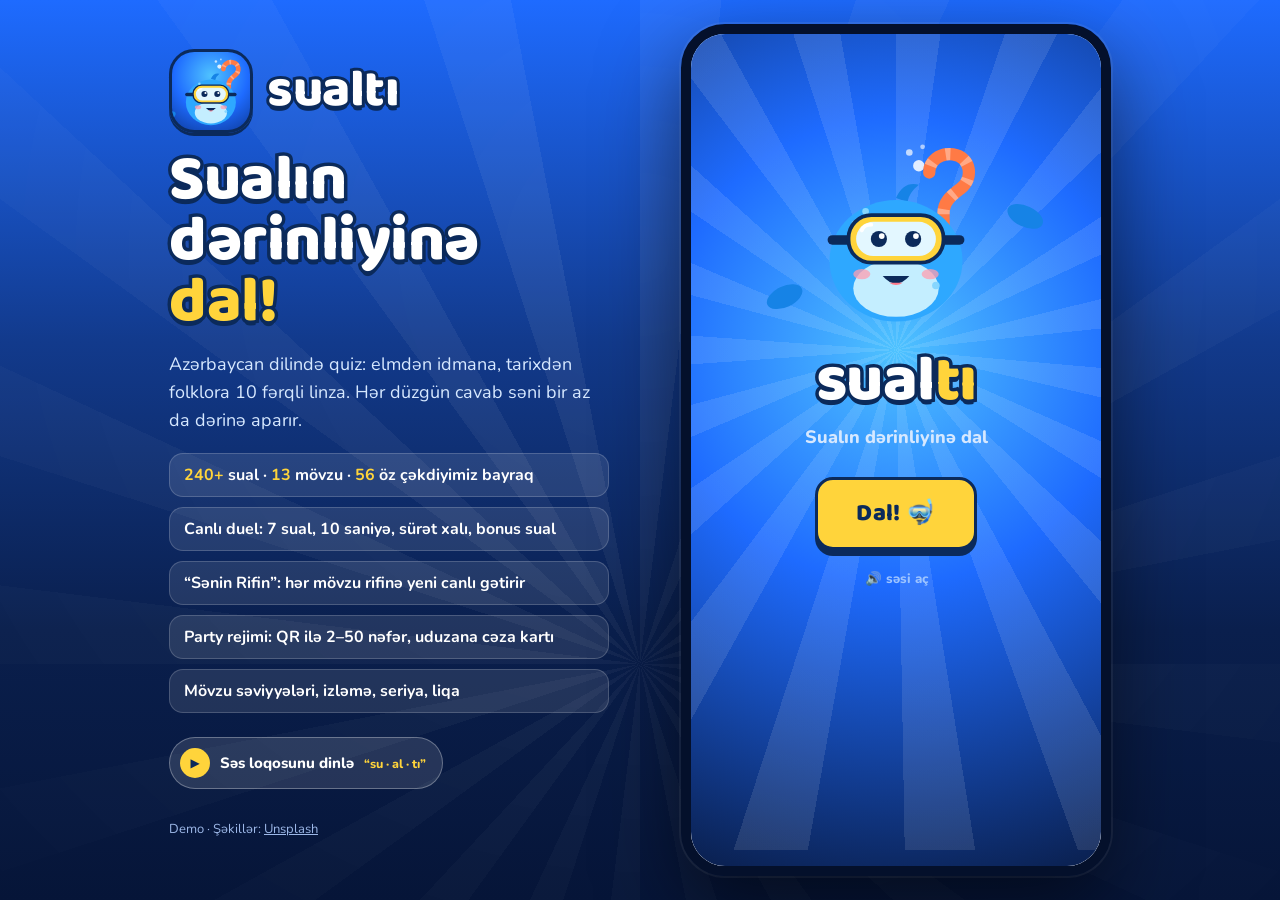
==== index.html @ 84d6a339 "Party: per-question right/wrong feedback for each player Co-Authored-By: Claude Opus 5.5 <noreply@an" ====
<!doctype html>
<html lang="az">
<head>
  <meta charset="utf-8">
  <meta name="viewport" content="width=device-width, initial-scale=1, viewport-fit=cover">
  <title>Sualtı</title>
  <meta name="theme-color" content="#0A1F4D">
  <link rel="icon" href="assets/logo-icon.svg">
  <link rel="preconnect" href="https://fonts.googleapis.com">
  <link rel="preconnect" href="https://fonts.gstatic.com" crossorigin>
  <link href="https://fonts.googleapis.com/css2?family=Baloo+2:wght@600;700;800&family=Nunito:wght@500;700;800;900&display=swap" rel="stylesheet">
  <link rel="stylesheet" href="styles.css?v=20261108190705">
</head>
<body>
  <div class="ocean" aria-hidden="true">
    <div class="rays"></div>
    <div class="bubbles" id="bubbles"></div>
  </div>

  <main class="stage">
    <!-- Desktop: brend paneli -->
    <section class="brand-panel">
      <div class="brand-logo" id="brandLogo"></div>
      <h1 class="chunky big">Sualın<br>dərinliyinə<br><span class="yellow">dal!</span></h1>
      <p class="brand-sub">Azərbaycan dilində quiz: elmdən idmana, tarixdən folklora 10 fərqli linza. Hər düzgün cavab səni bir az da dərinə aparır.</p>
      <ul class="brand-points">
        <li><b>240+</b> sual · <b>13</b> mövzu · <b>56</b> öz çəkdiyimiz bayraq</li>
        <li>Canlı duel: 7 sual, 10 saniyə, sürət xalı, bonus sual</li>
        <li>“Sənin Rifin”: hər mövzu rifinə yeni canlı gətirir</li>
        <li>Party rejimi: QR ilə 2–50 nəfər, uduzana cəza kartı</li>
        <li>Mövzu səviyyələri, izləmə, seriya, liqa</li>
      </ul>
      <button class="sound-logo-btn" data-act="logo"><span class="play">▶</span> Səs loqosunu dinlə <small>“su · al · tı”</small></button>
      <p class="credit">Demo · Şəkillər: <a href="https://unsplash.com" target="_blank" rel="noopener">Unsplash</a></p>
    </section>

    <!-- Tətbiq -->
    <section class="phone">
      <div class="app" id="app">
        <header class="topbar" id="topbar"></header>
        <div class="view" id="view"></div>
        <nav class="tabbar" id="tabbar"></nav>
      </div>
      <div class="modal-layer" id="modal"></div>
      <div class="splash" id="splash"></div>
    </section>
  </main>

  <script src="questions.js?v=20261108190705"></script>
  <script src="mascot.js?v=20261108190705"></script>
  <script src="art.js?v=20261108190705"></script>
  <script src="countries.js?v=20261108190705"></script>
  <script src="sound.js?v=20261108190705"></script>
  <script src="app.js?v=20261108190705"></script>
  <script src="party.js?v=20261108190705"></script>
</body>
</html>
---- styles.css ----
:root {
  --abyss: #061538;
  --deep: #0A1F4D;
  --sea: #123A8C;
  --blue: #1E6BFF;
  --sky: #2EA8FF;
  --aqua: #2EC5F5;
  --foam: #E6F6FF;
  --navy: #0B2A5B;
  --yellow: #FFD43B;
  --yellow-d: #F0B400;
  --coral: #FF7A59;
  --green: #22C55E;
  --red: #FF4D6A;
  --card: #FFFFFF;
  --ink: #0B2A5B;
  --muted: #5B6B8C;
  --radius: 24px;
  --display: 'Baloo 2', 'Nunito', system-ui, sans-serif;
  --body: 'Nunito', system-ui, sans-serif;
}

* { box-sizing: border-box; }
html, body { margin: 0; height: 100%; }
body {
  font-family: var(--body);
  color: var(--ink);
  background: var(--abyss);
  -webkit-font-smoothing: antialiased;
  overflow: hidden;
}
button { font: inherit; color: inherit; border: 0; background: none; cursor: pointer; }
a { color: inherit; }

/* ── Okean fonu ── */
.ocean {
  position: fixed; inset: 0; z-index: 0; overflow: hidden;
  background: linear-gradient(180deg, #1E6BFF 0%, #123A8C 38%, #0A1F4D 70%, #061538 100%);
}
.rays {
  position: absolute; left: 50%; top: -40vh; width: 160vmax; height: 160vmax; margin-left: -80vmax;
  background: repeating-conic-gradient(from 0deg, rgba(255,255,255,.07) 0deg 7deg, transparent 7deg 18deg);
  mask-image: radial-gradient(circle at 50% 30%, #000 0%, transparent 55%);
  -webkit-mask-image: radial-gradient(circle at 50% 30%, #000 0%, transparent 55%);
  animation: spin 120s linear infinite;
}
.bubbles span {
  position: absolute; bottom: -40px; border-radius: 50%;
  background: radial-gradient(circle at 30% 30%, rgba(255,255,255,.9), rgba(255,255,255,.15) 60%, rgba(255,255,255,.05));
  border: 1px solid rgba(255,255,255,.35);
  animation: rise linear infinite;
}

/* ── Səhnə ── */
.stage {
  position: relative; z-index: 1; height: 100%;
  display: flex; align-items: center; justify-content: center; gap: 72px; padding: 24px;
}
.brand-panel { max-width: 440px; color: #fff; display: none; }
.brand-logo { display: flex; align-items: center; gap: 14px; margin-bottom: 18px; }
.brand-sub { font-size: 18px; line-height: 1.55; color: #D6E8FF; margin: 18px 0; }
.brand-points { list-style: none; padding: 0; margin: 0 0 24px; display: grid; gap: 10px; }
.brand-points li {
  background: rgba(255,255,255,.1); border: 1px solid rgba(255,255,255,.18);
  padding: 10px 14px; border-radius: 14px; font-weight: 700;
}
.brand-points b { color: var(--yellow); }
.credit { font-size: 13px; color: #9DB8E8; }

@media (min-width: 960px) { .brand-panel { display: block; } }

/* ── Telefon / tətbiq ── */
.phone { position: relative; width: 100%; max-width: 430px; height: 100%; }
@media (min-width: 520px) {
  .phone {
    height: min(880px, calc(100vh - 48px));
    border-radius: 44px; overflow: hidden;
    border: 10px solid #04102B;
    box-shadow: 0 30px 80px rgba(0,0,0,.5), 0 0 0 2px rgba(255,255,255,.08);
  }
}
.app {
  position: absolute; inset: 0; display: flex; flex-direction: column;
  background: linear-gradient(180deg, #DDF2FF 0%, #EEF8FF 30%, #F7FBFF 100%);
  overflow: hidden;
}

/* ── Üst panel ── */
.topbar {
  display: flex; align-items: center; justify-content: space-between;
  padding: 14px 16px 10px; gap: 10px; position: relative; z-index: 3;
}
.wordmark { display: flex; align-items: center; gap: 8px; }
.wordmark-text {
  font-family: var(--display); font-weight: 800; font-size: 28px; line-height: 1; color: var(--blue);
  letter-spacing: -.5px;
}
.wordmark-text .t2 { color: var(--navy); }
.pills { display: flex; gap: 8px; }
.pill {
  display: inline-flex; align-items: center; gap: 6px;
  background: #fff; border: 2.5px solid var(--navy); border-radius: 999px;
  padding: 4px 10px 4px 6px; font-weight: 900; font-size: 15px;
  box-shadow: 0 3px 0 var(--navy);
}
.pill .ico { width: 22px; height: 22px; display: inline-block; }
.pill.bump { animation: pop .5s ease; }

.logo-mark {
  display: inline-grid; place-items: center; border-radius: 30%;
  background: radial-gradient(circle at 50% 30%, #4FC3FF, #1E6BFF 55%, #0E3C9E);
  border: 3px solid var(--navy); box-shadow: 0 3px 0 var(--navy);
  overflow: hidden;
}
.logo-mark .mascot { width: 92%; height: 92%; margin-top: 8%; }

/* ── Görünüş ── */
.view {
  flex: 1; overflow-y: auto; overflow-x: hidden; padding: 4px 16px 24px;
  scrollbar-width: none;
}
.view::-webkit-scrollbar { display: none; }
.screen { animation: fadeUp .45s cubic-bezier(.2,.8,.2,1) both; }

/* ── Alt menyu ── */
.tabbar {
  display: grid; grid-template-columns: repeat(4, 1fr);
  background: #fff; border-top: 2px solid #D5E4F7;
  padding: 8px 8px calc(10px + env(safe-area-inset-bottom));
  position: relative; z-index: 3;
}
.tab {
  display: flex; flex-direction: column; align-items: center; gap: 2px;
  font-size: 12px; font-weight: 800; color: #8A9BB8; padding: 6px 0; border-radius: 14px;
  transition: color .2s, transform .2s;
}
.tab svg { width: 26px; height: 26px; }
.tab.active { color: var(--blue); }
.tab.active svg { animation: pop .4s ease; }
.tab:active { transform: scale(.92); }
.tabbar.hidden { display: none; }

/* ── Tipoqrafiya ── */
.chunky {
  font-family: var(--display); font-weight: 800; color: #fff; line-height: .95;
  -webkit-text-stroke: 7px var(--navy); paint-order: stroke fill;
  text-shadow: 0 5px 0 var(--navy);
  letter-spacing: -.5px; margin: 0;
}
.chunky.big { font-size: 64px; }
.chunky.mid { font-size: 34px; -webkit-text-stroke-width: 6px; }
.chunky.sm { font-size: 24px; -webkit-text-stroke-width: 5px; text-shadow: 0 3px 0 var(--navy); }
.yellow { color: var(--yellow); }
.h2 { font-family: var(--display); font-weight: 800; font-size: 22px; margin: 22px 2px 10px; display: flex; justify-content: space-between; align-items: baseline; }
.h2 small { font-family: var(--body); font-size: 13px; color: var(--blue); font-weight: 800; }
.muted { color: var(--muted); }

/* ── Düymələr ── */
.btn {
  display: inline-flex; align-items: center; justify-content: center; gap: 8px;
  font-family: var(--display); font-weight: 800; font-size: 20px; letter-spacing: .2px;
  padding: 12px 22px; border-radius: 18px;
  background: var(--yellow); color: var(--navy);
  border: 3px solid var(--navy); box-shadow: 0 6px 0 var(--navy);
  transition: transform .08s, box-shadow .08s;
}
.btn:active { transform: translateY(4px); box-shadow: 0 2px 0 var(--navy); }
.btn.blue { background: var(--blue); color: #fff; }
.btn.white { background: #fff; }
.btn.block { width: 100%; }
.btn.sm { font-size: 16px; padding: 8px 14px; border-radius: 14px; box-shadow: 0 4px 0 var(--navy); }
.btn.pulse { animation: pulse 1.8s ease-in-out infinite; }

/* ── Kartlar ── */
.card {
  background: var(--card); border: 3px solid var(--navy); border-radius: var(--radius);
  box-shadow: 0 6px 0 var(--navy); padding: 16px;
}

/* Dərinlik kartı */
.depth-card { display: flex; gap: 14px; align-items: center; margin-top: 4px; }
.depth-gauge {
  width: 58px; height: 58px; flex: none; border-radius: 50%;
  background: conic-gradient(var(--blue) var(--p), #DCEBFF 0);
  display: grid; place-items: center; border: 3px solid var(--navy);
}
.depth-gauge span {
  width: 40px; height: 40px; border-radius: 50%; background: #fff; display: grid; place-items: center;
  font-family: var(--display); font-weight: 800; font-size: 13px;
}
.depth-meta { flex: 1; min-width: 0; }
.depth-meta b { font-family: var(--display); font-size: 19px; display: block; line-height: 1.1; }
.depth-meta .bar { height: 12px; border-radius: 99px; background: #E3EEFB; margin-top: 8px; overflow: hidden; border: 2px solid var(--navy); }
.depth-meta .bar i { display: block; height: 100%; background: linear-gradient(90deg, var(--aqua), var(--blue)); border-radius: 99px; width: 0; transition: width 1.2s cubic-bezier(.2,.8,.2,1); }
.depth-meta small { font-size: 12.5px; color: var(--muted); font-weight: 700; }

/* Hero (günün dalışı) */
.hero {
  position: relative; margin-top: 18px; border-radius: 28px; overflow: hidden;
  border: 3px solid var(--navy); box-shadow: 0 7px 0 var(--navy);
  min-height: 230px; padding: 18px; display: flex; flex-direction: column; justify-content: flex-end;
  background-size: cover; background-position: center;
}
.hero::before {
  content: ''; position: absolute; inset: 0;
  background: linear-gradient(180deg, rgba(10,31,77,0) 20%, rgba(10,31,77,.85) 100%);
}
.hero > * { position: relative; }
.hero .tag {
  align-self: flex-start; background: var(--coral); color: #fff; font-weight: 900; font-size: 12px;
  padding: 4px 10px; border-radius: 99px; border: 2px solid var(--navy); margin-bottom: 8px;
  text-transform: uppercase; letter-spacing: .6px;
}
.hero .hero-mascot { position: absolute; right: -6px; top: 6px; width: 132px; }
.hero p { color: #E4F1FF; margin: 8px 0 14px; font-weight: 700; font-size: 14px; }

/* Linza plitələri */
.tiles { display: grid; grid-template-columns: 1fr 1fr; gap: 14px; }
.tile {
  position: relative; aspect-ratio: 1 / 1; border-radius: 26px; overflow: hidden;
  background-size: cover; background-position: center;
  border: 3px solid var(--navy); box-shadow: 0 6px 0 var(--navy);
  display: flex; align-items: flex-end; padding: 12px; text-align: left;
  animation: tileIn .5s cubic-bezier(.2,.9,.3,1.3) both;
  transition: transform .15s;
}
.tile:active { transform: scale(.96); }
.tile::before {
  content: ''; position: absolute; inset: 0;
  background: linear-gradient(180deg, transparent 35%, var(--c) 100%); opacity: .95;
}
.tile .chunky { position: relative; font-size: 22px; -webkit-text-stroke-width: 5px; text-shadow: 0 3px 0 var(--navy); }
.tile .count {
  position: absolute; top: 10px; right: 10px; background: #fff; border: 2px solid var(--navy);
  font-weight: 900; font-size: 12px; padding: 2px 8px; border-radius: 99px;
}
.scroller { display: flex; gap: 12px; overflow-x: auto; padding: 2px 2px 10px; margin: 0 -16px; padding-left: 16px; scrollbar-width: none; }
.scroller::-webkit-scrollbar { display: none; }
.scroller .tile { width: 132px; flex: none; }

/* Duel / teaser */
.row-card { display: flex; align-items: center; gap: 12px; margin-top: 16px; }
.avatar {
  width: 46px; height: 46px; border-radius: 50%; flex: none; display: grid; place-items: center;
  font-family: var(--display); font-weight: 800; color: #fff; font-size: 18px;
  border: 3px solid var(--navy);
}
.row-card .grow { flex: 1; min-width: 0; }
.row-card b { display: block; font-family: var(--display); font-size: 17px; line-height: 1.15; }
.row-card small { color: var(--muted); font-weight: 700; font-size: 13px; }
.teaser { background: var(--navy); color: #fff; }
.teaser .big-pct { font-family: var(--display); font-weight: 800; font-size: 40px; color: var(--yellow); line-height: 1; }

/* ── Quiz ── */
.quiz-top { display: flex; align-items: center; gap: 10px; margin: 2px 0 12px; }
.icon-btn {
  width: 42px; height: 42px; border-radius: 14px; background: #fff; border: 3px solid var(--navy);
  box-shadow: 0 3px 0 var(--navy); display: grid; place-items: center; flex: none;
}
.icon-btn svg { width: 20px; height: 20px; }
.progress-dots { display: flex; gap: 6px; flex: 1; }
.progress-dots i {
  flex: 1; height: 10px; border-radius: 99px; background: #D7E5F7; border: 2px solid var(--navy);
}
.qprog { flex: 1; display: flex; align-items: center; gap: 10px; }
.qprog-bar { flex: 1; height: 16px; border-radius: 99px; background: #fff; border: 3px solid var(--navy); overflow: hidden; }
.qprog-bar i { display: block; height: 100%; background: var(--yellow); border-radius: 99px; transition: width .5s cubic-bezier(.2,.8,.2,1); }
.qprog b { font-family: var(--display); font-size: 18px; min-width: 48px; text-align: right; }
.progress-dots i.done { background: var(--green); }
.progress-dots i.miss { background: var(--red); }
.progress-dots i.cur { background: var(--yellow); animation: pulse 1.2s infinite; }

.oxygen { display: flex; align-items: center; gap: 8px; margin-bottom: 14px; }
.oxygen .ox-ico { width: 28px; height: 28px; flex: none; }
.oxygen .ox-bar { flex: 1; height: 16px; border-radius: 99px; background: #fff; border: 3px solid var(--navy); overflow: hidden; }
.oxygen .ox-bar i { display: block; height: 100%; width: 100%; background: linear-gradient(90deg, var(--aqua), var(--sky)); transform-origin: left; }
.oxygen.low .ox-bar i { background: var(--red); }
.oxygen b { font-family: var(--display); font-size: 18px; width: 30px; text-align: right; }

.q-card { position: relative; padding: 18px 16px 18px; overflow: visible; }
.q-lens {
  display: inline-flex; align-items: center; gap: 6px; font-weight: 900; font-size: 12px; text-transform: uppercase; letter-spacing: .6px;
  color: #fff; background: var(--c); border: 2px solid var(--navy); border-radius: 99px; padding: 3px 10px;
}
.q-kind { font-size: 12px; font-weight: 900; color: var(--muted); margin-left: 6px; text-transform: uppercase; letter-spacing: .6px; }
.q-text { font-family: var(--display); font-weight: 700; font-size: 23px; line-height: 1.22; margin: 12px 0 2px; }
.q-mascot { position: absolute; right: -10px; top: -58px; width: 86px; }

.opts { display: grid; gap: 12px; margin-top: 18px; }
.opt {
  position: relative; display: flex; align-items: center; gap: 12px; text-align: left;
  background: #fff; border: 3px solid var(--navy); border-radius: 18px; box-shadow: 0 5px 0 var(--navy);
  padding: 13px 14px; font-weight: 800; font-size: 17px; min-height: 58px;
  animation: fadeUp .4s both; transition: transform .08s, box-shadow .08s, background .2s;
  overflow: hidden;
}
.opt:active:not([disabled]) { transform: translateY(3px); box-shadow: 0 2px 0 var(--navy); }
.opt .key {
  width: 32px; height: 32px; border-radius: 10px; flex: none; display: grid; place-items: center;
  background: #E8F1FF; border: 2px solid var(--navy); font-family: var(--display); font-size: 16px;
}
.opt .lbl { position: relative; z-index: 1; flex: 1; }
.opt .pct-fill { position: absolute; left: 0; top: 0; bottom: 0; width: 0; background: #D7ECFF; transition: width .9s cubic-bezier(.2,.8,.2,1); }
.opt .pct { position: relative; z-index: 1; font-family: var(--display); font-weight: 800; font-size: 18px; opacity: 0; transition: opacity .4s .3s; }
.opt.show-pct .pct { opacity: 1; }
.opt.mine { border-color: var(--blue); }
.opt.mine .pct-fill { background: #BFE0FF; }
.opt.mine .key { background: var(--blue); color: #fff; }
.opt.correct { background: #DDF8E7; animation: pop .45s ease; }
.opt.correct .key { background: var(--green); color: #fff; }
.opt.wrong { background: #FFE1E6; animation: shake .45s ease; }
.opt.wrong .key { background: var(--red); color: #fff; }
.opt[disabled] { cursor: default; }
.opt.dim { opacity: .55; }

.estimate { margin-top: 18px; }
.estimate .val { font-family: var(--display); font-weight: 800; font-size: 44px; text-align: center; color: var(--blue); line-height: 1; }
.estimate .val small { font-size: 20px; color: var(--muted); }
.estimate input[type=range] { width: 100%; margin: 18px 0 8px; accent-color: var(--blue); height: 28px; }
.estimate .scale { display: flex; justify-content: space-between; font-weight: 800; font-size: 12px; color: var(--muted); }

.feedback {
  margin-top: 16px; border-radius: 20px; padding: 14px 16px; border: 3px solid var(--navy);
  animation: slideUp .4s cubic-bezier(.2,.8,.2,1) both;
}
.feedback.ok { background: #DDF8E7; }
.feedback.no { background: #FFE9EC; }
.feedback.view { background: #E6F1FF; }
.feedback h4 { margin: 0 0 4px; font-family: var(--display); font-size: 21px; }
.feedback p { margin: 0 0 12px; font-weight: 700; font-size: 15px; line-height: 1.45; }

/* Partlayış qabarcıqları */
.burst { position: absolute; pointer-events: none; z-index: 50; }
.burst i {
  position: absolute; width: 12px; height: 12px; border-radius: 50%;
  background: radial-gradient(circle at 30% 30%, #fff, var(--aqua));
  border: 1.5px solid rgba(11,42,91,.4);
  animation: burst .8s ease-out forwards;
}
.float-num {
  position: absolute; z-index: 60; font-family: var(--display); font-weight: 800; font-size: 26px; color: var(--yellow);
  -webkit-text-stroke: 5px var(--navy); paint-order: stroke fill; pointer-events: none;
  animation: floatUp 1s ease-out forwards;
}

/* ── Nəticə ── */
.result { text-align: center; padding-top: 6px; }
.result .sun {
  position: relative; width: 230px; height: 230px; margin: 0 auto;
  display: grid; place-items: center;
}
.result .sun::before {
  content: ''; position: absolute; inset: -30px; border-radius: 50%;
  background: repeating-conic-gradient(rgba(30,107,255,.16) 0 10deg, transparent 10deg 22deg);
  animation: spin 18s linear infinite;
}
.result .sun .mascot { width: 190px; position: relative; animation: jump 1.2s ease-in-out infinite; }
.stats { display: grid; grid-template-columns: repeat(3, 1fr); gap: 10px; margin: 18px 0; }
.stat { padding: 12px 6px; }
.stat b { display: block; font-family: var(--display); font-size: 26px; line-height: 1; color: var(--blue); white-space: nowrap; }
.stat small { font-weight: 800; color: var(--muted); font-size: 12px; }

/* ── Reytinq ── */
.seg { display: grid; grid-template-columns: 1fr 1fr; background: #fff; border: 3px solid var(--navy); border-radius: 16px; padding: 4px; gap: 4px; margin-bottom: 14px; }
.seg button { padding: 8px; border-radius: 11px; font-weight: 900; font-size: 14px; color: var(--muted); }
.seg button.on { background: var(--blue); color: #fff; }
.league-banner { display: flex; align-items: center; gap: 12px; background: #EEE9FF; border-color: var(--navy); }
.league-banner .timer { font-family: var(--display); font-weight: 800; font-size: 22px; color: #5B3FD6; letter-spacing: .5px; }
.podium { display: grid; grid-template-columns: 1fr 1.1fr 1fr; align-items: end; gap: 8px; margin: 26px 0 14px; }
.pod { text-align: center; }
.pod-av { animation: dropIn .6s cubic-bezier(.2,.9,.3,1.4) both; }
.pod .avatar { width: 62px; height: 62px; margin: 0 auto 6px; font-size: 22px; }
.pod.p1 .avatar { width: 78px; height: 78px; font-size: 28px; border-color: var(--yellow-d); box-shadow: 0 0 0 4px var(--yellow); }
.pod .crown { width: 34px; display: block; margin: 0 auto -6px; animation: float 2.4s ease-in-out infinite; }
.pod .nm { font-weight: 900; font-size: 13px; }
.pod .sc { font-weight: 900; font-size: 13px; color: var(--muted); display: inline-flex; gap: 4px; align-items: center; }
.pod .block {
  margin-top: 8px; border: 3px solid var(--navy); border-bottom: 0; border-radius: 16px 16px 0 0;
  display: grid; place-items: start center; padding-top: 10px;
  font-family: var(--display); font-weight: 800; font-size: 30px; color: #fff;
  -webkit-text-stroke: 5px var(--navy); paint-order: stroke fill;
  transform-origin: bottom; animation: grow .7s cubic-bezier(.2,.9,.3,1.2) both;
}
.pod.p1 .block { height: 110px; background: var(--yellow); }
.pod.p2 .block { height: 82px; background: #8B7BFF; }
.pod.p3 .block { height: 64px; background: var(--coral); }
.rank-list { padding: 4px 0; overflow: hidden; }
.rank-row {
  display: grid; grid-template-columns: 30px 40px 1fr auto; gap: 10px; align-items: center;
  padding: 9px 14px; font-weight: 800; animation: fadeUp .4s both;
}
.rank-row + .rank-row { border-top: 1.5px solid #E5EEF9; }
.rank-row .avatar { width: 38px; height: 38px; font-size: 15px; border-width: 2px; }
.rank-row .n { color: var(--muted); font-family: var(--display); font-size: 17px; }
.rank-row .city { display: block; font-size: 12px; color: var(--muted); font-weight: 700; }
.rank-row .s { display: inline-flex; gap: 4px; align-items: center; }
.rank-row.me { background: #FFF6CC; }
.zone { font-size: 12px; font-weight: 900; text-transform: uppercase; letter-spacing: .6px; padding: 6px 14px; color: var(--green); background: #E9FBEF; }
.zone.down { color: var(--red); background: #FFF0F2; }

/* ── Profil ── */
.profile-head { display: flex; gap: 14px; align-items: center; }
.profile-head .pm { width: 92px; height: 92px; }
.profile-head h3 { margin: 0; font-family: var(--display); font-size: 26px; line-height: 1; }
.radar-wrap { position: relative; }
.radar { width: 100%; height: auto; display: block; }
.radar .poly { transform-origin: 160px 160px; animation: radarIn 1s cubic-bezier(.2,.9,.3,1.2) both .2s; }
.badges { display: grid; grid-template-columns: repeat(4, 1fr); gap: 10px; }
.badge { text-align: center; font-size: 11.5px; font-weight: 800; color: var(--muted); }
.badge .b-ico {
  width: 64px; height: 64px; margin: 0 auto 6px; border-radius: 22px; display: grid; place-items: center;
  border: 3px solid var(--navy); box-shadow: 0 4px 0 var(--navy); animation: tileIn .5s both;
}
.badge.locked .b-ico { filter: grayscale(1); opacity: .45; }
.badge .b-ico svg { width: 36px; height: 36px; }

/* ── Modal (seriya) ── */
.modal-layer { position: absolute; inset: 0; z-index: 20; pointer-events: none; }
.modal-layer.open { pointer-events: auto; }
.modal-bg { position: absolute; inset: 0; background: rgba(6,21,56,.55); animation: fade .3s both; }
.streak-modal {
  position: absolute; inset: 0; display: flex; flex-direction: column; align-items: center; justify-content: center;
  padding: 28px; text-align: center; overflow: hidden;
  background: radial-gradient(circle at 50% 42%, #4FC3FF 0%, #1E6BFF 45%, #0E3C9E 100%);
  animation: fade .3s both;
}
.streak-modal .rays2 {
  position: absolute; left: 50%; top: 42%; width: 900px; height: 900px; margin: -450px 0 0 -450px;
  background: repeating-conic-gradient(rgba(255,255,255,.13) 0 9deg, transparent 9deg 20deg);
  animation: spin 30s linear infinite;
}
.speech {
  position: relative; background: #fff; border: 3px solid var(--navy); border-radius: 20px; padding: 12px 16px;
  font-weight: 800; font-size: 16px; max-width: 290px; box-shadow: 0 5px 0 var(--navy);
  animation: pop .5s .3s both;
}
.speech::after {
  content: ''; position: absolute; left: 40px; bottom: -14px; width: 18px; height: 18px; background: #fff;
  border-right: 3px solid var(--navy); border-bottom: 3px solid var(--navy); transform: rotate(45deg);
}
.star-wrap { position: relative; width: 250px; height: 250px; margin: 20px 0 0; animation: starIn .7s cubic-bezier(.2,.9,.3,1.5) both .1s; }
.star-wrap .star { position: absolute; inset: 0; }
.star-wrap .mascot { position: absolute; left: 50%; top: 52%; width: 150px; transform: translate(-50%, -50%); animation: jumpC 1.1s ease-in-out infinite; }
.sparkle { position: absolute; width: 22px; animation: twinkle 1.6s ease-in-out infinite; }
.streak-num { font-family: var(--display); font-weight: 800; font-size: 96px; line-height: .9; color: #fff; -webkit-text-stroke: 8px var(--navy); paint-order: stroke fill; text-shadow: 0 6px 0 var(--navy); margin-top: 6px; position: relative; }
.streak-label { font-family: var(--display); font-weight: 800; font-size: 24px; color: var(--yellow); -webkit-text-stroke: 5px var(--navy); paint-order: stroke fill; letter-spacing: 1px; margin-bottom: 22px; position: relative; }
.week { display: flex; gap: 6px; margin-bottom: 22px; position: relative; }
.week span { width: 34px; height: 34px; border-radius: 50%; display: grid; place-items: center; font-weight: 900; font-size: 12px; background: rgba(255,255,255,.2); color: #fff; border: 2px solid rgba(255,255,255,.4); }
.week span.on { background: var(--yellow); color: var(--navy); border-color: var(--navy); animation: pop .4s both; }

/* ── Animasiyalar ── */
@keyframes spin { to { transform: rotate(360deg); } }
@keyframes rise {
  0% { transform: translate(0, 0) scale(.6); opacity: 0; }
  10% { opacity: 1; }
  50% { transform: translate(14px, -55vh) scale(1); }
  100% { transform: translate(-8px, -115vh) scale(1.1); opacity: 0; }
}
@keyframes fadeUp { from { opacity: 0; transform: translateY(16px); } to { opacity: 1; transform: none; } }
@keyframes slideUp { from { opacity: 0; transform: translateY(30px); } to { opacity: 1; transform: none; } }
@keyframes fade { from { opacity: 0; } to { opacity: 1; } }
@keyframes pop { 0% { transform: scale(1); } 40% { transform: scale(1.12); } 70% { transform: scale(.96); } 100% { transform: scale(1); } }
@keyframes shake { 0%,100% { transform: translateX(0); } 20% { transform: translateX(-8px); } 40% { transform: translateX(8px); } 60% { transform: translateX(-5px); } 80% { transform: translateX(5px); } }
@keyframes pulse { 0%,100% { transform: scale(1); } 50% { transform: scale(1.04); } }
@keyframes tileIn { from { opacity: 0; transform: scale(.7) rotate(-4deg); } to { opacity: 1; transform: none; } }
@keyframes burst { from { transform: translate(0,0) scale(1); opacity: 1; } to { transform: translate(var(--x), var(--y)) scale(.3); opacity: 0; } }
@keyframes floatUp { from { transform: translateY(0) scale(.6); opacity: 0; } 20% { opacity: 1; transform: translateY(-10px) scale(1.1); } to { transform: translateY(-70px) scale(1); opacity: 0; } }
@keyframes jump { 0%,100% { transform: translateY(0); } 50% { transform: translateY(-14px); } }
@keyframes jumpC { 0%,100% { transform: translate(-50%, -50%); } 50% { transform: translate(-50%, -60%); } }
@keyframes float { 0%,100% { transform: translateY(0) rotate(-4deg); } 50% { transform: translateY(-6px) rotate(4deg); } }
@keyframes grow { from { transform: scaleY(0); } to { transform: scaleY(1); } }
@keyframes dropIn { from { opacity: 0; transform: translateY(-40px) scale(.5); } to { opacity: 1; transform: none; } }
@keyframes radarIn { from { transform: scale(0); opacity: 0; } to { transform: scale(1); opacity: 1; } }
@keyframes starIn { from { transform: scale(0) rotate(-40deg); } to { transform: scale(1) rotate(0); } }
@keyframes twinkle { 0%,100% { transform: scale(.6) rotate(0); opacity: .5; } 50% { transform: scale(1.1) rotate(20deg); opacity: 1; } }

/* Maskot animasiyaları */
.mascot { overflow: visible; display: block; }
.mascot .m-body { animation: bob 3s ease-in-out infinite; transform-origin: 100px 130px; }
.mascot .m-eyes { animation: blink 4.5s infinite; transform-origin: 100px 100px; }
.mascot .m-bub { animation: bubUp 2.6s ease-in infinite; transform-box: fill-box; transform-origin: center; }
.mascot .m-bub.b2 { animation-delay: .8s; }
.mascot .m-bub.b3 { animation-delay: 1.6s; }
.mascot .m-fin { animation: finWave 1.4s ease-in-out infinite; transform-box: fill-box; transform-origin: center; }
.mascot.mood-party .m-fin, .mascot.mood-wow .m-fin { animation-duration: .5s; }
.mascot.mood-sad .m-body { animation-duration: 5s; }
@keyframes bob { 0%,100% { transform: translateY(0) rotate(-1.5deg); } 50% { transform: translateY(-6px) rotate(1.5deg); } }
@keyframes blink { 0%, 92%, 100% { transform: scaleY(1); } 95% { transform: scaleY(.1); } }
@keyframes bubUp { 0% { transform: translateY(14px) scale(.4); opacity: 0; } 30% { opacity: .9; } 100% { transform: translateY(-22px) scale(1.1); opacity: 0; } }
@keyframes finWave { 0%,100% { transform: scaleY(1); } 50% { transform: scaleY(.7); } }

@media (prefers-reduced-motion: reduce) {
  *, *::before, *::after { animation-duration: .01ms !important; animation-iteration-count: 1 !important; transition-duration: .01ms !important; }
}

/* ── Səs düymələri ── */
.pill.snd { padding: 4px 6px; cursor: pointer; }
.pill.snd svg, .icon-btn.snd svg { width: 22px; height: 22px; }
.pill.snd:active, .icon-btn:active { transform: translateY(2px); box-shadow: 0 1px 0 var(--navy); }
.read-btn {
  display: inline-flex; align-items: center; gap: 6px; float: right;
  background: var(--blue); color: #fff; font-weight: 900; font-size: 13px;
  border: 2px solid var(--navy); border-radius: 99px; padding: 3px 10px 3px 6px;
  box-shadow: 0 3px 0 var(--navy); margin-right: 52px;
}
.read-btn svg { width: 18px; height: 18px; }
.read-btn:active { transform: translateY(2px); box-shadow: 0 1px 0 var(--navy); }

/* ── Açılış ekranı ── */
.splash {
  position: absolute; inset: 0; z-index: 30; overflow: hidden;
  display: grid; place-items: center; text-align: center; color: #fff;
  background: radial-gradient(circle at 50% 38%, #4FC3FF 0%, #1E6BFF 42%, #0A1F4D 100%);
}
.splash-rays {
  position: absolute; left: 50%; top: 38%; width: 1000px; height: 1000px; margin: -500px 0 0 -500px;
  background: repeating-conic-gradient(rgba(255,255,255,.1) 0 8deg, transparent 8deg 19deg);
  animation: spin 40s linear infinite;
}
.splash-in { position: relative; display: grid; justify-items: center; gap: 6px; padding: 24px; }
.splash-mascot { width: 190px; animation: jump 2.2s ease-in-out infinite; }
.splash-word { font-size: 76px; margin-top: 4px; }
.splash-tag { margin: 6px 0 22px; font-weight: 800; font-size: 18px; color: #D6E8FF; }
.splash-btn { font-size: 24px; padding: 14px 38px; }
.splash-hint { margin-top: 14px; font-weight: 800; color: #9DC4FF; }
.splash-bubbles i {
  position: absolute; bottom: -40px; border-radius: 50%; opacity: 0;
  background: radial-gradient(circle at 30% 30%, #fff, rgba(255,255,255,.2) 60%);
  border: 1px solid rgba(255,255,255,.5);
}
.splash.out { animation: splashOut 1s cubic-bezier(.6,0,.4,1) forwards; pointer-events: none; }
.splash.out .splash-in { animation: diveIn .9s cubic-bezier(.5,0,.5,1) forwards; }
.splash.out .splash-bubbles i { animation: bubbleBurst .9s ease-out forwards; }
@keyframes splashOut { 0%, 55% { opacity: 1; } 100% { opacity: 0; } }
@keyframes diveIn { 0% { transform: none; } 30% { transform: translateY(-14px) scale(1.04); } 100% { transform: translateY(60px) scale(.6); opacity: 0; } }
@keyframes bubbleBurst { 0% { opacity: 0; transform: translateY(0); } 20% { opacity: 1; } 100% { opacity: 0; transform: translateY(-110vh) scale(1.3); } }

/* Səs loqosu düyməsi (desktop brend paneli) */
.sound-logo-btn {
  display: inline-flex; align-items: center; gap: 10px; margin: 0 0 18px;
  background: rgba(255,255,255,.12); border: 1.5px solid rgba(255,255,255,.3); color: #fff;
  padding: 10px 16px 10px 10px; border-radius: 99px; font-weight: 800; font-size: 15px;
  transition: background .2s;
}
.sound-logo-btn:hover { background: rgba(255,255,255,.2); }
.sound-logo-btn .play { width: 30px; height: 30px; border-radius: 50%; background: var(--yellow); color: var(--navy); display: grid; place-items: center; font-size: 12px; }
.sound-logo-btn small { color: var(--yellow); font-weight: 800; }
.logo-mark.ping { animation: pop .6s ease, wiggle .6s ease .6s; }
@keyframes wiggle { 0%,100% { transform: rotate(0); } 25% { transform: rotate(-6deg); } 75% { transform: rotate(6deg); } }
@media (max-height: 700px) {
  .splash-mascot { width: min(190px, 24vh); }
  .splash-word { font-size: min(76px, 11vh); }
  .splash-tag { margin: 2px 0 12px; font-size: 15px; }
  .splash-btn { font-size: 20px; padding: 10px 30px; }
  .splash-hint { margin-top: 8px; }
}

/* ═════════ v3: bayraqlar, mövzular, duel, rif ═════════ */
.flag { display: block; width: 100%; height: auto; overflow: visible; }
.flag .flag-shine { animation: shine 4s ease-in-out infinite; }
@keyframes shine { 0%,100% { transform: translateX(-30px); } 50% { transform: translateX(30px); } }
.q-flag { width: 72%; max-width: 260px; margin: 14px auto 2px; perspective: 600px; filter: drop-shadow(0 6px 0 rgba(11,42,91,.25)); }
.flip-in { animation: flipIn .7s cubic-bezier(.2,.9,.3,1.3) both, wave 3.2s ease-in-out .7s infinite; transform-origin: left center; }
@keyframes flipIn { from { transform: rotateY(-95deg) scale(.8); opacity: 0; } to { transform: none; opacity: 1; } }
@keyframes wave { 0%,100% { transform: rotateY(0) skewY(0); } 50% { transform: rotateY(-8deg) skewY(-1.2deg); } }
.inline-flag { display: inline-block; width: 38px; vertical-align: -6px; margin-right: 8px; }
.opt .key.flagkey { width: 44px; height: 32px; padding: 0; border: 0; background: none; }
.opt-flag { width: 44px; }

/* Plitələr: ikon + mozaika */
.tile .tile-ico { position: absolute; top: 10px; left: 10px; width: 38px; height: 38px; border-radius: 12px; background: #fff; border: 2.5px solid var(--navy); display: grid; place-items: center; z-index: 1; box-shadow: 0 3px 0 var(--navy); }
.tile .tile-ico svg { width: 24px; height: 24px; }
.tile .tile-txt { position: relative; display: grid; gap: 2px; }
.tile .tile-n { position: relative; color: #fff; font-weight: 900; font-size: 12px; text-shadow: 0 1px 2px rgba(0,0,0,.5); }
.tile.has-mosaic, .topic-head.has-mosaic { background: var(--c); }
.mosaic { position: absolute; inset: 0; display: grid; grid-template-columns: 1fr 1fr; gap: 6px; padding: 10px; transform: rotate(-8deg) scale(1.25); opacity: .9; }
.mosaic .flag { width: 100%; }
.lens-ico { display: block; }

/* Duel çağırış kartı */
.duel-cta { display: flex; align-items: center; gap: 12px; width: 100%; margin-top: 16px; padding: 14px; text-align: left;
  background: linear-gradient(135deg, #FF7A59, #F97316); border: 3px solid var(--navy); border-radius: var(--radius); box-shadow: 0 6px 0 var(--navy); color: #fff; }
.duel-cta:active { transform: translateY(3px); box-shadow: 0 3px 0 var(--navy); }
.duel-cta-flags { position: relative; width: 74px; height: 56px; flex: none; }
.duel-cta-flags .flag { position: absolute; width: 50px; animation: floatFlag 3s ease-in-out infinite; }
.duel-cta-flags .flag:nth-child(1) { left: 0; top: 0; transform: rotate(-12deg); }
.duel-cta-flags .flag:nth-child(2) { left: 22px; top: 10px; animation-delay: .4s; }
.duel-cta-flags .flag:nth-child(3) { left: 8px; top: 24px; transform: rotate(10deg); animation-delay: .8s; }
@keyframes floatFlag { 0%,100% { translate: 0 0; } 50% { translate: 0 -4px; } }
.duel-cta-txt { flex: 1; display: grid; }
.duel-cta-txt small { font-weight: 900; text-transform: uppercase; letter-spacing: .6px; font-size: 11px; opacity: .9; }
.duel-cta-txt b { font-family: var(--display); font-size: 22px; line-height: 1.05; -webkit-text-stroke: 4px var(--navy); paint-order: stroke fill; }
.duel-cta-txt em { font-style: normal; font-weight: 800; font-size: 12.5px; }

/* Rif */
.reef-svg { display: block; width: 100%; border-radius: 18px; }
.reef-mini { display: flex; gap: 12px; align-items: center; width: 100%; margin-top: 16px; padding: 10px; text-align: left; }
.reef-mini-art { width: 46%; flex: none; border-radius: 14px; overflow: hidden; border: 2px solid var(--navy); }
.reef-mini-txt b { display: block; font-family: var(--display); font-size: 19px; }
.reef-mini-txt small { color: var(--muted); font-weight: 700; font-size: 13px; }
.reef-big { border: 3px solid var(--navy); border-radius: 22px; overflow: hidden; box-shadow: 0 6px 0 var(--navy); }
.sub { margin: -2px 2px 14px; font-weight: 700; font-size: 14px; line-height: 1.45; }
.rc { animation-iteration-count: infinite; animation-timing-function: ease-in-out; }
.rc-fish { animation: swim 7s infinite ease-in-out; }
.rc-jelly { animation: jelly 4.5s infinite ease-in-out; }
.rc-coral { animation: sway 3.5s infinite ease-in-out; transform-box: fill-box; transform-origin: bottom center; }
@keyframes swim { 0%,100% { transform: translateX(0); } 50% { transform: translateX(var(--dx)); } }
@keyframes jelly { 0%,100% { transform: translateY(0); } 50% { transform: translateY(-14px); } }
@keyframes sway { 0%,100% { transform: rotate(-5deg); } 50% { transform: rotate(5deg); } }
.rc-ghost { animation: ghost 2.4s ease-in-out infinite; }
@keyframes ghost { 0%,100% { opacity: .5; } 50% { opacity: 1; } }
.ray { animation: rayPulse 5s ease-in-out infinite; }
@keyframes rayPulse { 0%,100% { opacity: .5; } 50% { opacity: 1; } }
.rb { animation: rbUp 4s linear infinite; }
@keyframes rbUp { from { transform: translateY(0); opacity: .8; } to { transform: translateY(-200px); opacity: 0; } }
.reef-list { padding: 4px 0; }
.reef-row { display: flex; align-items: center; gap: 10px; padding: 9px 14px; }
.reef-row + .reef-row { border-top: 1.5px solid #E5EEF9; }
.reef-row-c { width: 34px; height: 34px; flex: none; }
.reef-row .grow { flex: 1; min-width: 0; }
.reef-row b { display: block; font-family: var(--display); font-size: 16px; line-height: 1.1; }
.reef-row small { color: var(--muted); font-weight: 700; font-size: 12px; }
.reef-dots { display: flex; gap: 4px; }
.reef-dots i { width: 10px; height: 10px; border-radius: 50%; border: 2px solid var(--navy); background: #fff; }
.reef-dots i.on { background: var(--c); }
.reef-row .full { font-weight: 900; color: var(--green); font-size: 13px; }

/* Sabahın sirri */
.secret { margin-top: 16px; background: linear-gradient(160deg, #0A1F4D, #123A8C); color: #fff; }
.secret-top { display: flex; align-items: center; gap: 10px; }
.secret-lock { width: 40px; height: 40px; border-radius: 12px; background: var(--yellow); color: var(--navy); display: grid; place-items: center; border: 2.5px solid #fff; animation: wiggle 2.8s ease-in-out infinite; }
.secret-lock svg { width: 22px; height: 22px; }
.secret-top small { color: #9DC4FF; font-weight: 900; text-transform: uppercase; letter-spacing: .6px; font-size: 11px; }
.secret-top b { display: block; font-family: var(--display); font-size: 18px; }
.secret-time { font-family: var(--display); font-weight: 800; font-size: 18px; color: var(--yellow); font-variant-numeric: tabular-nums; }
.secret-q { margin: 12px 0 8px; font-family: var(--display); font-weight: 700; font-size: 19px; filter: blur(6px); user-select: none; animation: secretPeek 5s ease-in-out infinite; }
@keyframes secretPeek { 0%,100% { filter: blur(7px); } 50% { filter: blur(5px); } }
.secret .muted { color: #C9DCFF; font-weight: 700; }

/* Mövzu səhifəsi */
.topic-head { position: relative; height: 170px; margin: 0 -16px; padding: 16px; overflow: hidden; display: flex; align-items: flex-end; gap: 12px;
  background-size: cover; background-position: center; border-bottom: 3px solid var(--navy); }
.topic-head::before { content: ''; position: absolute; inset: 0; background: linear-gradient(180deg, transparent 30%, var(--c) 100%); }
.topic-head > * { position: relative; }
.topic-head .back { position: absolute; top: 12px; left: 12px; z-index: 2; }
.topic-head .mosaic { z-index: 0; }
.topic-ico { width: 56px; height: 56px; border-radius: 18px; background: #fff; border: 3px solid var(--navy); box-shadow: 0 4px 0 var(--navy); display: grid; place-items: center; flex: none; z-index: 1; animation: pop .6s ease both; }
.topic-ico svg { width: 34px; height: 34px; }
.topic-title small { color: #fff; font-weight: 900; text-shadow: 0 1px 2px rgba(0,0,0,.4); }
.lvl-card { display: flex; align-items: center; gap: 12px; margin-top: 16px; }
.lvl-card .grow { flex: 1; min-width: 0; }
.lvl-card b { font-family: var(--display); font-size: 18px; }
.lvl-card .bar, .xp-lvl .bar { height: 12px; border-radius: 99px; background: #E3EEFB; margin: 6px 0 4px; overflow: hidden; border: 2px solid var(--navy); }
.lvl-card .bar i, .xp-lvl .bar i { display: block; height: 100%; width: 0; border-radius: 99px; transition: width 1.1s cubic-bezier(.2,.8,.2,1); }
.lvl-badge { width: 58px; height: 58px; flex: none; border-radius: 18px; background: var(--c); border: 3px solid var(--navy); box-shadow: 0 4px 0 var(--navy);
  display: grid; place-items: center; align-content: center; color: #fff; line-height: 1; }
.lvl-badge b { font-family: var(--display); font-size: 28px; -webkit-text-stroke: 4px var(--navy); paint-order: stroke fill; }
.lvl-badge small { font-weight: 900; font-size: 11px; }
.lvl-badge.sm { width: 42px; height: 42px; border-radius: 13px; }
.lvl-badge.sm b { font-size: 22px; }
.follow { font-weight: 900; font-size: 13px; padding: 8px 12px; border-radius: 12px; border: 2.5px solid var(--navy); background: #fff; white-space: nowrap; }
.follow.on { background: var(--green); color: #fff; }
.topic-actions { display: grid; grid-template-columns: 1fr 1fr; gap: 12px; margin-top: 16px; }

/* Duel — tam ekran */
.duel-full { position: absolute; inset: 0; z-index: 5; display: flex; flex-direction: column; align-items: center; justify-content: center; text-align: center; gap: 14px;
  background: radial-gradient(circle at 50% 40%, #4FC3FF 0%, #1E6BFF 45%, #0A1F4D 100%); color: #fff; padding: 24px; overflow: hidden; }
.duel-full .quit { position: absolute; top: 14px; left: 14px; }
.duel-topic { margin: 0; font-weight: 900; text-transform: uppercase; letter-spacing: 1px; font-size: 13px; color: #CFE6FF; }
.sonar { position: relative; width: 200px; height: 200px; display: grid; place-items: center; }
.sonar i { position: absolute; inset: 0; border-radius: 50%; border: 3px solid rgba(255,255,255,.7); animation: sonar 2s ease-out infinite; }
.sonar i:nth-child(2) { animation-delay: .66s; } .sonar i:nth-child(3) { animation-delay: 1.33s; }
@keyframes sonar { from { transform: scale(.3); opacity: 1; } to { transform: scale(1.25); opacity: 0; } }
.sonar-me { width: 120px; animation: jump 1.4s ease-in-out infinite; }
.search-names { position: relative; height: 54px; width: 200px; }
.search-names span { position: absolute; inset: 0; display: flex; align-items: center; justify-content: center; gap: 10px; font-family: var(--display); font-weight: 800; font-size: 22px; opacity: 0; transform: translateY(10px); transition: opacity .1s, transform .1s; }
.search-names span.on { opacity: 1; transform: none; }
.vs .vs-card { display: grid; justify-items: center; gap: 2px; background: rgba(255,255,255,.12); border: 2px solid rgba(255,255,255,.35); border-radius: 22px; padding: 14px 24px; min-width: 210px; }
.vs .vs-card.left { animation: slideL .6s cubic-bezier(.2,.9,.3,1.3) both; }
.vs .vs-card.right { animation: slideR .6s cubic-bezier(.2,.9,.3,1.3) .15s both; }
.vs .vs-card b { font-family: var(--display); font-size: 26px; }
.vs .vs-card small { font-weight: 800; color: #CFE6FF; }
.vs .vs-card em { font-style: normal; font-weight: 900; font-size: 12px; color: var(--yellow); text-transform: uppercase; letter-spacing: .6px; }
.vs-av { width: 90px; }
.vs-bot { width: 80px; height: 80px; font-size: 34px; border-width: 4px; margin: 5px 0; }
.vs-mark { font-family: var(--display); font-weight: 800; font-size: 72px; line-height: 1; color: var(--yellow); -webkit-text-stroke: 8px var(--navy); paint-order: stroke fill; text-shadow: 0 6px 0 var(--navy);
  animation: slam .5s cubic-bezier(.2,.9,.3,1.6) .5s both; }
@keyframes slideL { from { transform: translateX(-140%) rotate(-8deg); } to { transform: none; } }
@keyframes slideR { from { transform: translateX(140%) rotate(8deg); } to { transform: none; } }
@keyframes slam { from { transform: scale(3) rotate(-15deg); opacity: 0; } to { transform: none; opacity: 1; } }

.duel-play { padding-top: 6px; }
.duel-score { display: grid; grid-template-columns: 1fr auto 1fr; gap: 10px; align-items: center; }
.ds { display: grid; grid-template-columns: auto 1fr; gap: 2px 8px; align-items: center; }
.ds.op { grid-template-columns: 1fr auto; text-align: right; }
.ds.op .ds-av { order: 2; } .ds.op .ds-info { order: 1; } .ds.op .ds-bar { order: 3; }
.ds-av { position: relative; width: 46px; height: 46px; display: grid; place-items: center; }
.ds-av .mascot { width: 50px; }
.ds-av .avatar { width: 44px; height: 44px; }
.ds-info small { display: block; font-weight: 900; font-size: 12px; color: var(--muted); line-height: 1; }
.ds-info b { font-family: var(--display); font-size: 30px; line-height: 1; display: inline-block; }
.ds-info b.bump { animation: pop .45s ease; }
.ds-bar { grid-column: 1 / -1; height: 10px; border-radius: 99px; background: #DCE8F7; border: 2px solid var(--navy); overflow: hidden; }
.ds-bar i { display: block; height: 100%; width: 0; background: var(--blue); transition: width .5s cubic-bezier(.2,.8,.2,1); }
.ds.op .ds-bar i { background: var(--coral); margin-left: auto; }
.op-done { position: absolute; right: -4px; top: -4px; width: 20px; height: 20px; border-radius: 50%; background: var(--green); color: #fff; font-size: 12px; font-weight: 900;
  display: grid; place-items: center; border: 2px solid var(--navy); transform: scale(0); transition: transform .3s cubic-bezier(.2,.9,.3,1.6); }
.op-done.show { transform: scale(1); }
.ds-mid { display: grid; justify-items: center; gap: 2px; }
.ds-mid small { font-weight: 900; font-size: 12px; color: var(--muted); }
.ring { position: relative; width: 58px; height: 58px; }
.ring svg { width: 100%; height: 100%; transform: rotate(-90deg); }
.ring-bg { fill: #fff; stroke: #DCE8F7; stroke-width: 5; }
.ring-fg { fill: none; stroke: var(--blue); stroke-width: 5; stroke-linecap: round; }
.ring.low .ring-fg { stroke: var(--red); }
.ring.low { animation: pulse .5s ease-in-out infinite; }
.ring b { position: absolute; inset: 0; display: grid; place-items: center; font-family: var(--display); font-size: 22px; }
.bonus { color: #fff; background: var(--coral); padding: 2px 8px; border-radius: 99px; border: 2px solid var(--navy); animation: pulse .8s ease-in-out infinite; }
.round-banner { text-align: center; margin: 10px 0 0; font-family: var(--display); font-weight: 800; font-size: 26px; color: #fff; -webkit-text-stroke: 5px var(--navy); paint-order: stroke fill;
  animation: banner 1.1s cubic-bezier(.2,.9,.3,1.3) both; }
.round-banner.bonus { color: var(--yellow); font-size: 30px; }
@keyframes banner { 0% { transform: scale(.4); opacity: 0; } 30% { transform: scale(1.15); opacity: 1; } 100% { transform: none; opacity: 1; } }
.duel-q { margin-top: 10px; text-align: center; }
.duel-q .q-text { margin-top: 8px; }
.duel-opts .opt { min-height: 54px; }
.marks { display: flex; gap: 4px; margin-left: auto; }
.mark-me .mascot { width: 30px; }
.mark-op .avatar { width: 28px; height: 28px; font-size: 13px; border-width: 2px; }
.mark-me, .mark-op { animation: pop .4s ease both; }

/* Duel nəticəsi */
.duel-result { position: relative; text-align: center; padding-top: 8px; overflow: hidden; }
.res-rays { position: absolute; left: 50%; top: 40px; width: 700px; height: 700px; margin-left: -350px; z-index: 0; pointer-events: none;
  background: repeating-conic-gradient(rgba(255,212,59,.22) 0 9deg, transparent 9deg 20deg); border-radius: 50%; animation: spin 24s linear infinite; mask-image: radial-gradient(circle, #000 20%, transparent 60%); -webkit-mask-image: radial-gradient(circle, #000 20%, transparent 60%); }
.duel-result.lose .res-rays { background: repeating-conic-gradient(rgba(30,107,255,.12) 0 9deg, transparent 9deg 20deg); }
.duel-result > *:not(.res-rays) { position: relative; z-index: 1; }
.res-title { font-size: 56px; animation: slam .55s cubic-bezier(.2,.9,.3,1.6) both; }
.duel-result.win .res-title { color: var(--yellow); }
.res-vs { display: flex; justify-content: center; align-items: center; gap: 18px; margin: 14px 0; }
.res-vs > div { display: grid; justify-items: center; }
.res-vs b { font-family: var(--display); font-size: 42px; line-height: 1; }
.res-vs small { font-weight: 900; color: var(--muted); }
.res-av { width: 86px; }
.res-bot { width: 74px; height: 74px; font-size: 30px; margin: 6px 0; }
.res-dash { font-family: var(--display); font-size: 40px; color: var(--muted); }
.xp-card { text-align: left; display: grid; gap: 8px; }
.xp-row { display: flex; justify-content: space-between; font-weight: 800; }
.xp-row b { font-family: var(--display); color: var(--blue); }
.xp-lvl { display: flex; align-items: center; gap: 10px; border-top: 1.5px solid #E5EEF9; padding-top: 10px; }
.xp-lvl .grow { flex: 1; } .xp-lvl b { font-family: var(--display); }
.xp-total { color: var(--green); font-size: 18px; }
.lvl-up { text-align: center; font-family: var(--display); font-weight: 800; font-size: 20px; color: #fff; background: var(--green); border: 3px solid var(--navy); border-radius: 14px; padding: 6px; animation: pop .6s ease 1.7s both; }
.review { margin: 16px 0; background: #fff; border: 3px solid var(--navy); border-radius: 18px; overflow: hidden; text-align: left; }
.rv { display: grid; grid-template-columns: 24px 1fr 48px 60px; gap: 8px; align-items: center; padding: 8px 12px; font-weight: 800; font-size: 14px; }
.rv + .rv { border-top: 1.5px solid #E5EEF9; }
.rv.head { font-size: 11px; color: var(--muted); text-transform: uppercase; letter-spacing: .5px; background: #F3F8FE; }
.rv-n { color: var(--muted); font-family: var(--display); }
.rv-q { display: flex; align-items: center; gap: 8px; min-width: 0; }
.rv-q b { overflow: hidden; text-overflow: ellipsis; white-space: nowrap; }
.rv-flag { width: 30px; flex: none; }
.rv-m { text-align: center; font-family: var(--display); border-radius: 8px; padding: 1px 0; }
.rv-m.y { color: var(--green); background: #E9FBEF; } .rv-m.n { color: var(--red); background: #FFF0F2; }
.res-actions { display: grid; gap: 12px; }

/* Konfetti */
.confetti { position: absolute; inset: 0; pointer-events: none; z-index: 40; overflow: hidden; }
.confetti i { position: absolute; top: -20px; animation: fall linear forwards; }
@keyframes fall { to { transform: translateY(110vh) rotate(var(--r)); } }

/* Toast və sheet */
.toast { position: absolute; left: 16px; right: 16px; bottom: 90px; z-index: 60; display: flex; align-items: center; gap: 10px;
  background: var(--navy); color: #fff; font-weight: 800; padding: 12px 16px; border-radius: 16px; border: 2px solid #fff; box-shadow: 0 10px 30px rgba(0,0,0,.3);
  animation: toastIn .45s cubic-bezier(.2,.9,.3,1.4) both; }
.toast.out { animation: toastOut .4s ease forwards; }
.toast.reef { background: linear-gradient(135deg, #1E6BFF, #0EA5E9); }
.toast-c { width: 36px; height: 36px; flex: none; animation: jump 1s ease-in-out infinite; }
@keyframes toastIn { from { transform: translateY(40px) scale(.9); opacity: 0; } to { transform: none; opacity: 1; } }
@keyframes toastOut { to { transform: translateY(30px); opacity: 0; } }
.sheet { position: absolute; left: 0; right: 0; bottom: 0; background: #fff; border-radius: 26px 26px 0 0; border-top: 3px solid var(--navy); padding: 20px 16px 24px;
  display: grid; gap: 10px; animation: slideUp .35s cubic-bezier(.2,.8,.2,1) both; }
.sheet h3 { margin: 0; font-family: var(--display); font-size: 22px; }
.sheet p { margin: 0 0 6px; font-weight: 700; font-size: 14px; }
.sheet-opt { text-align: left; padding: 12px 14px; border: 2.5px solid var(--navy); border-radius: 14px; font-weight: 800; background: #F3F8FE; }
.sheet-opt:active { background: var(--yellow); }
.fb-actions { display: flex; align-items: center; justify-content: space-between; gap: 10px; }
.fb-actions .btn { flex: 1; }
.report-btn { display: inline-flex; align-items: center; gap: 6px; font-weight: 800; font-size: 13px; color: var(--muted); padding: 8px; border-radius: 10px; }
.report-btn svg { width: 18px; height: 18px; }
.report-btn:hover { color: var(--red); }

/* Paylaşım şəbəkəsi */
.share-grid { display: grid; grid-template-columns: repeat(10, 1fr); gap: 5px; max-width: 300px; margin: 0 auto 14px; }
.share-grid i { aspect-ratio: 1; border-radius: 6px; border: 2px solid var(--navy); animation: tileIn .4s both; }
.share-grid i.y { background: var(--blue); } .share-grid i.n { background: #fff; }

/* Profil: titullar, seçimlər */
.titles { padding: 4px 0; }
.title-row { display: flex; align-items: center; gap: 10px; width: 100%; padding: 9px 14px; text-align: left; }
.title-row + .title-row { border-top: 1.5px solid #E5EEF9; }
.title-row .grow { flex: 1; }
.title-row b { display: block; font-family: var(--display); font-size: 16px; line-height: 1.1; }
.title-row small { color: var(--muted); font-weight: 800; font-size: 12px; }
.ti { width: 38px; height: 38px; border-radius: 12px; display: grid; place-items: center; background: color-mix(in srgb, var(--c) 25%, #fff); border: 2px solid var(--navy); }
.ti svg { width: 22px; height: 22px; }
.lvl-pill { font-weight: 900; font-size: 12px; color: #fff; background: var(--c); border: 2px solid var(--navy); border-radius: 99px; padding: 3px 9px; }
.settings { display: grid; gap: 12px; }
.set { display: flex; align-items: center; justify-content: space-between; gap: 12px; }
.set b { display: block; font-family: var(--display); font-size: 16px; }
.set small { color: var(--muted); font-weight: 700; font-size: 12.5px; }
.set input[type=checkbox] { width: 46px; height: 26px; accent-color: var(--blue); flex: none; }
.settings .btn { justify-self: start; }
.freeze-note { position: relative; color: #E6F6FF; font-weight: 800; margin: -8px 0 18px; }
.tabbar .tab span { font-size: 11px; }
.pill { white-space: nowrap; }
@media (max-width: 420px) {
  .pills { gap: 6px; }
  .pill { padding: 4px 8px 4px 5px; font-size: 14px; }
  .pill .ico { width: 20px; height: 20px; }
  .wordmark-text { font-size: 24px; }
  .wordmark .logo-mark { width: 34px !important; height: 34px !important; }
}
.topic-head > .mosaic { position: absolute; inset: -20px; z-index: 0; }
.topic-head .follow { position: absolute; top: 12px; right: 12px; z-index: 2; box-shadow: 0 3px 0 var(--navy); }
.topic-ico, .topic-title { z-index: 1; }
/* Duel axtarış / VS ekranı bütün tətbiqi örtsün: transform-lu .screen konteyneri pozmasın */
.screen:has(> .duel-full) { animation: none; }
.duel-full { z-index: 15; }
.reef-big + .sub { margin-top: 16px; }
.read-btn { float: none; margin: 0 0 0 8px; vertical-align: middle; }
.q-card .q-kind + .read-btn { margin-left: 8px; }
.duel-top { display: flex; align-items: center; justify-content: space-between; gap: 10px; margin-bottom: 10px; }
.duel-top-t { font-weight: 900; font-size: 13px; color: var(--muted); text-transform: uppercase; letter-spacing: .6px; text-align: center; flex: 1; }

/* ── Sualtı Plus ── */
.plus-badge { margin-left: 4px; font: 900 10px var(--body); letter-spacing: .6px; color: var(--navy); background: var(--yellow); border: 2px solid var(--navy); border-radius: 6px; padding: 1px 5px; }
.plus-card { display: flex; align-items: center; gap: 12px; width: 100%; margin-top: 16px; padding: 14px; text-align: left; color: #fff;
  background: linear-gradient(135deg, #0A1F4D, #1E6BFF); border: 3px solid var(--navy); border-radius: var(--radius); box-shadow: 0 6px 0 var(--navy); }
.plus-card .grow { flex: 1; } .plus-card b { display: block; font-family: var(--display); font-size: 19px; }
.plus-card small { color: #CFE6FF; font-weight: 700; font-size: 13px; }
.plus-gem { width: 44px; height: 44px; flex: none; animation: float 2.6s ease-in-out infinite; } .plus-gem svg { width: 100%; height: 100%; }
.plus-go { font-family: var(--display); font-size: 24px; }
.back-inline { margin: 2px 0 8px; }
.plus-hero { position: relative; text-align: center; padding: 22px 16px 18px; border-radius: 26px; color: #fff; overflow: hidden;
  background: radial-gradient(circle at 50% 30%, #4FC3FF, #1E6BFF 50%, #0A1F4D); border: 3px solid var(--navy); box-shadow: 0 6px 0 var(--navy); }
.plus-hero::before { content: ''; position: absolute; left: 50%; top: 30%; width: 600px; height: 600px; margin: -300px 0 0 -300px;
  background: repeating-conic-gradient(rgba(255,255,255,.12) 0 9deg, transparent 9deg 20deg); animation: spin 30s linear infinite; }
.plus-hero > * { position: relative; }
.plus-hero-art { width: 120px; margin: 0 auto; animation: jump 1.6s ease-in-out infinite; }
.plus-hero p { margin: 10px 0 0; font-weight: 700; color: #E4F1FF; }
.plus-promise { margin-top: 14px; font-weight: 700; font-size: 14.5px; line-height: 1.45; background: #E9FBEF; }
.tbl-plus { margin-top: 14px; border: 3px solid var(--navy); border-radius: 18px; overflow: hidden; background: #fff; }
.tbl-plus table { width: 100%; border-collapse: collapse; font-size: 13.5px; font-weight: 700; }
.tbl-plus th, .tbl-plus td { padding: 9px 10px; border-bottom: 1.5px solid #E5EEF9; text-align: center; }
.tbl-plus td:first-child { text-align: left; }
.tbl-plus tr:last-child td { border-bottom: 0; }
.tbl-plus th { font-family: var(--display); font-size: 15px; background: #F3F8FE; }
.tbl-plus .p { background: #FFF6CC; color: var(--navy); }
.price-row { display: grid; grid-template-columns: 1fr 1fr; gap: 12px; margin-top: 16px; }
.price-card { position: relative; text-align: center; padding: 16px 8px 12px; background: #fff; border: 3px solid var(--navy); border-radius: 18px; box-shadow: 0 5px 0 var(--navy); display: grid; gap: 2px; }
.price-card.best { background: #FFF6CC; }
.price-card small { font-weight: 900; color: var(--muted); text-transform: uppercase; letter-spacing: .5px; font-size: 11px; }
.price-card b { font-family: var(--display); font-size: 24px; }
.price-card em { font-style: normal; font-weight: 700; color: var(--muted); font-size: 12px; }
.ribbon { position: absolute; top: -12px; left: 50%; transform: translateX(-50%); white-space: nowrap; background: var(--coral); color: #fff; font-weight: 900; font-size: 11px; padding: 2px 10px; border-radius: 99px; border: 2px solid var(--navy); }
.b2b { display: grid; gap: 10px; }
.b2b-card b { display: block; font-family: var(--display); font-size: 17px; }
.b2b-card small { color: var(--muted); font-weight: 700; }
.sheet-mascot { width: 90px; margin: -60px auto 0; }

/* ═════════ Party ═════════ */
.party-cta { display: flex; align-items: center; gap: 12px; width: 100%; margin-top: 14px; padding: 14px; text-align: left; color: #fff;
  background: linear-gradient(135deg, #8B5CF6, #EC4899); border: 3px solid var(--navy); border-radius: var(--radius); box-shadow: 0 6px 0 var(--navy); }
.party-cta:active { transform: translateY(3px); box-shadow: 0 3px 0 var(--navy); }
.party-cta-art { display: grid; grid-template-columns: 1fr 1fr; gap: 4px; width: 60px; flex: none; }
.party-cta-art .pq { display: grid; place-items: center; height: 28px; border-radius: 8px; border: 2px solid var(--navy); font-size: 14px; animation: pop 2.4s ease-in-out infinite; }
.party-cta-art .pq:nth-child(1) { background: #FF5A6E; } .party-cta-art .pq:nth-child(2) { background: #1E6BFF; animation-delay: .3s; }
.party-cta-art .pq:nth-child(3) { background: #F5B400; animation-delay: .6s; } .party-cta-art .pq:nth-child(4) { background: #22A55E; animation-delay: .9s; }
.party-cta-txt { flex: 1; display: grid; }
.party-cta-txt small { font-weight: 900; text-transform: uppercase; letter-spacing: .6px; font-size: 11px; opacity: .9; }
.party-cta-txt b { font-family: var(--display); font-size: 22px; line-height: 1.05; -webkit-text-stroke: 4px var(--navy); paint-order: stroke fill; }
.party-cta-txt em { font-style: normal; font-weight: 800; font-size: 12.5px; }

.party { position: fixed; inset: 0; z-index: 100; overflow-y: auto; color: var(--ink);
  background: radial-gradient(circle at 50% 30%, #4FC3FF 0%, #1E6BFF 40%, #0A1F4D 100%); font-family: var(--body); }
.party .card { background: #fff; border: 3px solid var(--navy); border-radius: 24px; box-shadow: 0 6px 0 var(--navy); padding: 18px; }
.ph-top { display: flex; justify-content: space-between; align-items: center; padding: 14px max(16px, env(safe-area-inset-left, 0px)); color: #fff; }
.ph-brand { display: flex; align-items: center; gap: 10px; }
.ph-brand b { font-family: var(--display); font-size: 30px; } .ph-brand em { font-style: normal; font-weight: 900; background: var(--yellow); color: var(--navy); border-radius: 8px; padding: 0 8px; border: 2px solid var(--navy); }
.ph-x { width: 44px; height: 44px; border-radius: 14px; background: #fff; border: 3px solid var(--navy); font-size: 20px; font-weight: 900; color: var(--navy); }
.ph-body { max-width: 1100px; margin: 0 auto; padding: 0 16px 40px; }
.ph-lobby { display: grid; grid-template-columns: minmax(0, 360px) minmax(0, 1fr); gap: 20px; align-items: start; }
@media (max-width: 760px) { .ph-lobby { grid-template-columns: 1fr; } }
.ph-join { text-align: center; }
.ph-step { margin: 0 0 8px; font-weight: 900; text-transform: uppercase; letter-spacing: .6px; font-size: 12px; color: var(--muted); }
.ph-qr { width: 236px; height: 236px; margin: 0 auto 14px; padding: 8px; border-radius: 18px; border: 3px solid var(--navy); display: grid; place-items: center; background: #fff; }
.ph-qr img, .ph-qr canvas { display: block; }
.ph-qr-wait { color: var(--muted); font-weight: 800; }
.ph-code { display: flex; justify-content: center; gap: 6px; }
.ph-code span { width: 46px; height: 58px; display: grid; place-items: center; font-family: var(--display); font-size: 34px; font-weight: 800; color: var(--navy);
  background: #F3F8FE; border: 3px solid var(--navy); border-radius: 12px; box-shadow: 0 4px 0 var(--navy); }
.ph-url { font-size: 13px; font-weight: 700; color: var(--muted); margin: 14px 0 0; word-break: break-word; }
.ph-url .ok { color: var(--green); font-weight: 900; } .ph-url .bad { color: var(--red); font-weight: 900; }
.ph-side { display: grid; gap: 16px; }
.ph-ph { display: flex; justify-content: space-between; align-items: center; margin-bottom: 10px; }
.ph-ph b { font-family: var(--display); font-size: 22px; }
.ph-ph span { font-family: var(--display); font-size: 28px; color: var(--blue); }
.ph-list { display: flex; flex-wrap: wrap; gap: 8px; min-height: 90px; }
.ph-empty { color: var(--muted); font-weight: 700; margin: 0; }
.ph-chip { background: var(--c); color: #fff; font-weight: 900; padding: 8px 14px; border-radius: 99px; border: 2.5px solid var(--navy); animation: pop .5s cubic-bezier(.2,.9,.3,1.5) both; }
.ph-set { display: grid; gap: 12px; }
.ph-set label { display: grid; gap: 6px; font-weight: 900; }
.ph-set select { font: 800 16px var(--body); padding: 10px; border: 2.5px solid var(--navy); border-radius: 12px; background: #F3F8FE; color: var(--navy); }
.ph-set .ph-check { display: flex; align-items: center; gap: 10px; }
.ph-set .ph-check input { width: 22px; height: 22px; accent-color: var(--blue); }
.ph-note { margin: 0; color: var(--muted); font-weight: 700; font-size: 13px; }
.ph-actions { display: flex; gap: 12px; flex-wrap: wrap; justify-content: flex-end; }
.ph-actions .btn[disabled] { opacity: .5; animation: none; }

.ph-q { display: grid; gap: 16px; }
.ph-qtop { display: flex; justify-content: space-between; align-items: center; color: #fff; font-weight: 900; }
.ph-qn { font-family: var(--display); font-size: 22px; }
.ph-ans { font-size: 18px; } .ph-ans b { font-family: var(--display); font-size: 28px; }
.ph-timer { position: relative; width: 76px; height: 76px; }
.ph-timer svg { width: 100%; height: 100%; transform: rotate(-90deg); }
.ph-timer b { position: absolute; inset: 0; display: grid; place-items: center; font-family: var(--display); font-size: 30px; color: var(--navy); }
.ph-qcard { text-align: center; }
.ph-qcard h2 { margin: 0; font-family: var(--display); font-size: clamp(24px, 3.4vw, 42px); line-height: 1.15; }
.ph-flag { width: min(300px, 60%); margin: 0 auto 12px; perspective: 600px; }
.ph-opts { display: grid; grid-template-columns: 1fr 1fr; gap: 14px; }
.ph-opt { position: relative; overflow: hidden; display: flex; align-items: center; gap: 14px; padding: 18px 20px; min-height: 84px; border-radius: 20px;
  background: var(--c); color: #fff; border: 3px solid var(--navy); box-shadow: 0 6px 0 var(--navy); font-family: var(--display); font-weight: 800; font-size: clamp(18px, 2.2vw, 28px); animation: fadeUp .4s both; }
.ph-opt span { position: relative; z-index: 1; flex: 1; } .ph-opt svg { position: relative; z-index: 1; flex: none; }
.ph-bar { position: absolute; left: 0; top: 0; bottom: 0; width: 0; background: rgba(255,255,255,.28); transition: width .8s cubic-bezier(.2,.8,.2,1); }
.ph-cnt { position: relative; z-index: 1; font-style: normal; font-size: 30px; }
.ph-opt.dim { opacity: .4; } .ph-opt.right { animation: pop .5s ease; box-shadow: 0 0 0 6px #fff, 0 6px 0 var(--navy); }
@media (max-width: 600px) { .ph-opts { grid-template-columns: 1fr; } }

.ph-board, .ph-final { display: grid; justify-items: center; gap: 18px; text-align: center; color: #fff; }
.ph-rank { width: min(640px, 100%); display: grid; gap: 10px; }
.ph-row { display: grid; grid-template-columns: 44px 1fr auto 80px; align-items: center; gap: 10px; background: #fff; color: var(--navy); border: 3px solid var(--navy); border-left: 12px solid var(--c);
  border-radius: 16px; padding: 10px 16px; box-shadow: 0 5px 0 var(--navy); animation: slideL .5s cubic-bezier(.2,.9,.3,1.2) both; text-align: left; }
.ph-row .n { font-family: var(--display); font-size: 24px; color: var(--muted); }
.ph-row b { font-family: var(--display); font-size: 22px; }
.ph-row em { font-style: normal; font-weight: 900; color: var(--green); } .ph-row em.z { color: var(--muted); }
.ph-row .s { font-family: var(--display); font-size: 24px; text-align: right; }
.ph-podium { display: grid; grid-template-columns: repeat(3, minmax(90px, 160px)); align-items: end; gap: 12px; }
.ph-pod { display: grid; justify-items: center; gap: 4px; }
.ph-pav { width: 64px; height: 64px; border-radius: 50%; background: var(--c); border: 3px solid var(--navy); display: grid; place-items: center; font-family: var(--display); font-size: 28px; animation: dropIn .6s both; }
.ph-pod b { font-family: var(--display); font-size: 20px; } .ph-pod small { font-weight: 900; }
.ph-pod .blk { width: 100%; border: 3px solid var(--navy); border-bottom: 0; border-radius: 16px 16px 0 0; font-family: var(--display); font-size: 36px; display: grid; place-items: start center; padding-top: 8px;
  -webkit-text-stroke: 5px var(--navy); paint-order: stroke fill; transform-origin: bottom; animation: grow .7s cubic-bezier(.2,.9,.3,1.2) both; }
.ph-pod.p1 .blk { height: 150px; background: var(--yellow); } .ph-pod.p2 .blk { height: 110px; background: #8B7BFF; } .ph-pod.p3 .blk { height: 80px; background: var(--coral); }
.ph-dare { width: min(420px, 100%); height: 170px; perspective: 900px; }
.ph-dare-in { position: relative; width: 100%; height: 100%; transition: transform .9s cubic-bezier(.3,1.4,.4,1); transform-style: preserve-3d; }
.ph-dare.flip .ph-dare-in { transform: rotateY(180deg); }
.ph-dare-front, .ph-dare-back { position: absolute; inset: 0; backface-visibility: hidden; border: 3px solid var(--navy); border-radius: 22px; box-shadow: 0 6px 0 var(--navy);
  display: grid; place-content: center; gap: 6px; padding: 16px; color: var(--navy); }
.ph-dare-front { background: linear-gradient(135deg, #FFD43B, #FF7A59); font-size: 40px; }
.ph-dare-front b { font-family: var(--display); font-size: 26px; } .ph-dare-front small { font-size: 14px; font-weight: 900; }
.ph-dare-back { background: #fff; transform: rotateY(180deg); }
.ph-dare-back small { font-weight: 900; color: var(--muted); } .ph-dare-back b { font-family: var(--display); font-size: 24px; line-height: 1.2; }
.ph-modal { position: fixed; inset: 0; background: rgba(6,21,56,.6); display: grid; place-items: center; padding: 16px; z-index: 110; }
.ph-sheet { width: min(440px, 100%); display: grid; gap: 12px; text-align: center; }
.ph-sheet h3 { margin: 0; font-family: var(--display); font-size: 26px; } .ph-sheet p { margin: 0; font-weight: 700; }
.ph-price { display: grid; grid-template-columns: 1fr 1fr; gap: 10px; }
.ph-price > div { border: 2.5px solid var(--navy); border-radius: 14px; padding: 10px; display: grid; background: #F3F8FE; }
.ph-price small { font-weight: 900; color: var(--muted); font-size: 11px; text-transform: uppercase; } .ph-price b { font-family: var(--display); font-size: 22px; } .ph-price em { font-style: normal; font-size: 12px; font-weight: 700; }

/* Oyunçu telefonu */
.party.player { display: grid; place-items: center; padding: 16px; color: #fff; }
.pp { width: min(440px, 100%); display: grid; gap: 14px; text-align: center; justify-items: center; }
.pp-logo { width: 130px; animation: jump 1.6s ease-in-out infinite; }
.pp h2 { margin: 0; font-family: var(--display); font-size: 30px; }
.pp p { margin: 0; font-weight: 700; color: #E4F1FF; }
.pp-code b { font-family: var(--display); font-size: 24px; letter-spacing: 3px; color: var(--yellow); }
.pp-form { display: grid; gap: 12px; width: 100%; }
.pp-form input { font: 800 22px var(--body); text-align: center; padding: 14px; border-radius: 16px; border: 3px solid var(--navy); color: var(--navy); }
.pp-msg { min-height: 22px; color: var(--yellow) !important; }
.pp-wait { display: flex; gap: 8px; } .pp-wait i { width: 14px; height: 14px; border-radius: 50%; background: #fff; animation: pulse 1s ease-in-out infinite; }
.pp-wait i:nth-child(2) { animation-delay: .2s; } .pp-wait i:nth-child(3) { animation-delay: .4s; }
.pp-qtop { display: flex; justify-content: space-between; width: 100%; font-weight: 900; }
.pp-sec { font-family: var(--display); font-size: 26px; background: #fff; color: var(--navy); border-radius: 50%; width: 46px; height: 46px; display: grid; place-items: center; border: 3px solid var(--navy); }
.pp-q { font-family: var(--display); font-size: 20px !important; color: #fff !important; }
.pp-opts { display: grid; grid-template-columns: 1fr 1fr; gap: 12px; width: 100%; }
.pp-opt { display: grid; justify-items: center; align-content: center; gap: 8px; min-height: 130px; padding: 10px; border-radius: 20px; background: var(--c); color: #fff;
  border: 3px solid var(--navy); box-shadow: 0 6px 0 var(--navy); font-family: var(--display); font-weight: 800; font-size: 17px; line-height: 1.15; }
.pp-opt:active { transform: translateY(4px); box-shadow: 0 2px 0 var(--navy); }
.pp-opt.picked { box-shadow: 0 0 0 5px #fff, 0 6px 0 var(--navy); animation: pop .4s ease; } .pp-opt.off { opacity: .35; }
.party.player.ok { background: radial-gradient(circle at 50% 35%, #4ADE80, #15803D 70%, #064E3B); }
.party.player.no { background: radial-gradient(circle at 50% 35%, #FB7185, #BE123C 70%, #4C0519); }
.pp-res { display: grid; gap: 8px; justify-items: center; }
.pp-big { width: 120px; height: 120px; border-radius: 50%; background: #fff; color: var(--navy); display: grid; place-items: center; font-size: 64px; font-weight: 900; border: 4px solid var(--navy); animation: slam .5s cubic-bezier(.2,.9,.3,1.6) both; }
.pp-gain { font-family: var(--display); font-size: 34px; color: #fff !important; }
.pp-dare { background: #fff; color: var(--navy); font-family: var(--display); font-size: 24px; padding: 18px; border-radius: 20px; border: 3px solid var(--navy); box-shadow: 0 6px 0 var(--navy); animation: pop .6s ease both; }
.pp-small { font-size: 14px; }

/* ── Party v2: Sualtı canlıları, təhlükəsiz mərkəzləmə, son nəticələr ── */
.party-cta-art .pq { height: 30px; background: rgba(255,255,255,.18) !important; }
.party-cta-art .pq svg { width: 22px; height: 22px; }
.party-cta-art .pq:nth-child(1) { background: #FF7A59 !important; } .party-cta-art .pq:nth-child(2) { background: #14B8D6 !important; }
.party-cta-art .pq:nth-child(3) { background: #8B5CF6 !important; } .party-cta-art .pq:nth-child(4) { background: #F5A700 !important; }
.cre { display: grid; place-items: center; flex: none; border-radius: 50%; background: rgba(255,255,255,.22); border: 2.5px solid rgba(255,255,255,.7); padding: 5px; }
.cre svg { width: 100%; height: 100%; overflow: visible; }
/* Qabarcıq düymələr (host) */
.ph-opt { border-radius: 999px; padding: 14px 26px 14px 14px; background:
  radial-gradient(circle at 18% 28%, rgba(255,255,255,.45) 0 9%, transparent 10%),
  radial-gradient(circle at 88% 78%, rgba(255,255,255,.18) 0 6%, transparent 7%), var(--c);
  animation: bubbleIn .55s cubic-bezier(.2,.9,.3,1.4) both; }
.ph-opt.right { animation: none; transform: scale(1.04); box-shadow: 0 0 0 6px #fff, 0 6px 0 var(--navy); }
.ph-opt.right::after { content: '✓'; position: absolute; right: 18px; top: 50%; transform: translateY(-50%); width: 40px; height: 40px; border-radius: 50%;
  background: #fff; color: var(--green); display: grid; place-items: center; font-size: 26px; font-weight: 900; border: 3px solid var(--navy); }
@keyframes bubbleIn { from { transform: translateY(40px) scale(.6); opacity: 0; } to { transform: none; opacity: 1; } }
.ph-full { margin-top: 6px; }
.ph-full .ph-row em { color: var(--blue); }
/* Telefon: təhlükəsiz mərkəzləmə — hündür məzmunda yuxarı hissə itmir */
.party.player { display: flex; flex-direction: column; align-items: center; justify-content: flex-start; place-items: initial; padding: 16px 16px 28px; }
.party.player > .pp { margin: auto 0; }
.pp-opts { grid-template-columns: 1fr; gap: 12px; }
.pp-opt { display: flex; align-items: center; justify-items: initial; gap: 14px; min-height: 72px; padding: 10px 22px 10px 12px; border-radius: 999px; text-align: left;
  font-size: 19px; touch-action: manipulation; -webkit-tap-highlight-color: transparent; position: relative; z-index: 1; cursor: pointer;
  background: radial-gradient(circle at 14% 30%, rgba(255,255,255,.45) 0 8%, transparent 9%), var(--c);
  animation: bubbleIn .5s cubic-bezier(.2,.9,.3,1.4) both; }
.pp-opt span:last-child { flex: 1; }
.pp-opt.picked { animation: none; transform: scale(1.03); }
.pp-q { margin: 4px 0 6px !important; line-height: 1.25; }
.pp-stats { display: grid; grid-template-columns: repeat(3, 1fr); gap: 10px; width: 100%; }
.pp-stats > div { background: #fff; color: var(--navy); border: 3px solid var(--navy); border-radius: 16px; padding: 10px 4px; box-shadow: 0 4px 0 var(--navy); display: grid; }
.pp-stats b { font-family: var(--display); font-size: 26px; line-height: 1; } .pp-stats small { font-weight: 900; color: var(--muted); }
.pp-log { width: 100%; text-align: left; background: rgba(255,255,255,.12); border: 2px solid rgba(255,255,255,.35); border-radius: 16px; padding: 10px 12px; }
.pp-log summary { font-weight: 900; cursor: pointer; }
.pp-lr { display: flex; gap: 10px; padding: 8px 0; border-top: 1px solid rgba(255,255,255,.2); }
.pp-lr span { font-family: var(--display); opacity: .7; } .pp-lr p { margin: 0; font-size: 14px; color: #fff !important; }
.pp-lr small { display: block; font-weight: 800; } .pp-lr.y small { color: #86EFAC; } .pp-lr.n small { color: #FDA4AF; }
.ph-hostplay { display: grid; gap: 8px; }
.ph-hostplay input[type=text], .ph-hostplay input:not([type]) { font: 800 16px var(--body); padding: 10px; border: 2.5px solid var(--navy); border-radius: 12px; background: #F3F8FE; color: var(--navy); }
button.ph-opt { text-align: left; cursor: pointer; width: 100%; }
button.ph-opt:disabled { cursor: default; }
button.ph-opt:not(:disabled):active { transform: translateY(3px); box-shadow: 0 3px 0 var(--navy); }
.ph-mine { display: block; font-style: normal; font-size: 13px; color: #BBF7D0; }
/* düzəliş: ikon uzanmasın, işıq ləkəsi sadə olsun */
.ph-opt, .pp-opt { background: var(--c) !important; }
.ph-opt > .cre, .pp-opt > .cre { flex: none !important; position: relative; z-index: 1; }
.ph-opt > .ot, .pp-opt > .ot { flex: 1; position: relative; z-index: 1; }
.ph-opt::before, .pp-opt::before { content: ''; position: absolute; right: 22px; top: 9px; width: 18px; height: 9px; border-radius: 50%; background: rgba(255,255,255,.45); transform: rotate(-12deg); }
.ph-opt.right::before { display: none; }
.ph-mine[hidden] { display: none; }
.ph-between { text-align: center; color: #fff; font-family: var(--display); font-weight: 800; font-size: 22px; animation: fadeUp .3s both; }
.ph-opt:disabled { opacity: .55; }
.ph-mylog { width: min(640px, 100%); color: #fff; }
.pp-flag { width: min(220px, 70%); filter: drop-shadow(0 5px 0 rgba(11,42,91,.35)); }
.pp-flag .flag { width: 100%; }
.pp-podium { display: grid; grid-template-columns: repeat(3, 1fr); align-items: end; gap: 8px; width: 100%; }
.pp-pod { display: grid; justify-items: center; gap: 2px; color: #fff; }
.pp-pod span { width: 44px; height: 44px; border-radius: 50%; background: var(--c); border: 3px solid var(--navy); display: grid; place-items: center; font-family: var(--display); font-size: 20px; }
.pp-pod b { font-family: var(--display); font-size: 15px; } .pp-pod small { font-weight: 900; }
.pp-pod i { width: 100%; display: grid; place-items: start center; padding-top: 4px; font-style: normal; font-family: var(--display); font-size: 24px; border: 3px solid var(--navy); border-bottom: 0; border-radius: 12px 12px 0 0;
  -webkit-text-stroke: 4px var(--navy); paint-order: stroke fill; }
.pp-pod.p1 i { height: 76px; background: var(--yellow); } .pp-pod.p2 i { height: 56px; background: #8B7BFF; } .pp-pod.p3 i { height: 42px; background: var(--coral); }
.pp-table { width: 100%; background: #fff; border: 3px solid var(--navy); border-radius: 16px; overflow: hidden; color: var(--navy); text-align: left; }
.pp-tr { display: grid; grid-template-columns: 26px 1fr auto 56px; gap: 8px; align-items: center; padding: 8px 12px; font-weight: 800; }
.pp-tr + .pp-tr { border-top: 1.5px solid #E5EEF9; }
.pp-tr span { color: var(--muted); font-family: var(--display); } .pp-tr em { font-style: normal; color: var(--blue); font-size: 13px; }
.pp-tr strong { font-family: var(--display); text-align: right; } .pp-tr.me { background: #FFF6CC; }
.ph-between { display: grid; gap: 4px; justify-items: center; }
.ph-between b { font-size: 30px; } .ph-between .v-ok { color: #86EFAC; } .ph-between .v-no { color: #FDA4AF; }
.ph-between span { font-size: 16px; opacity: .9; }
.ph-opt.wrongpick { opacity: 1; box-shadow: 0 0 0 5px #FF4D6A, 0 6px 0 var(--navy); }
.ph-opt.right { opacity: 1 !important; }
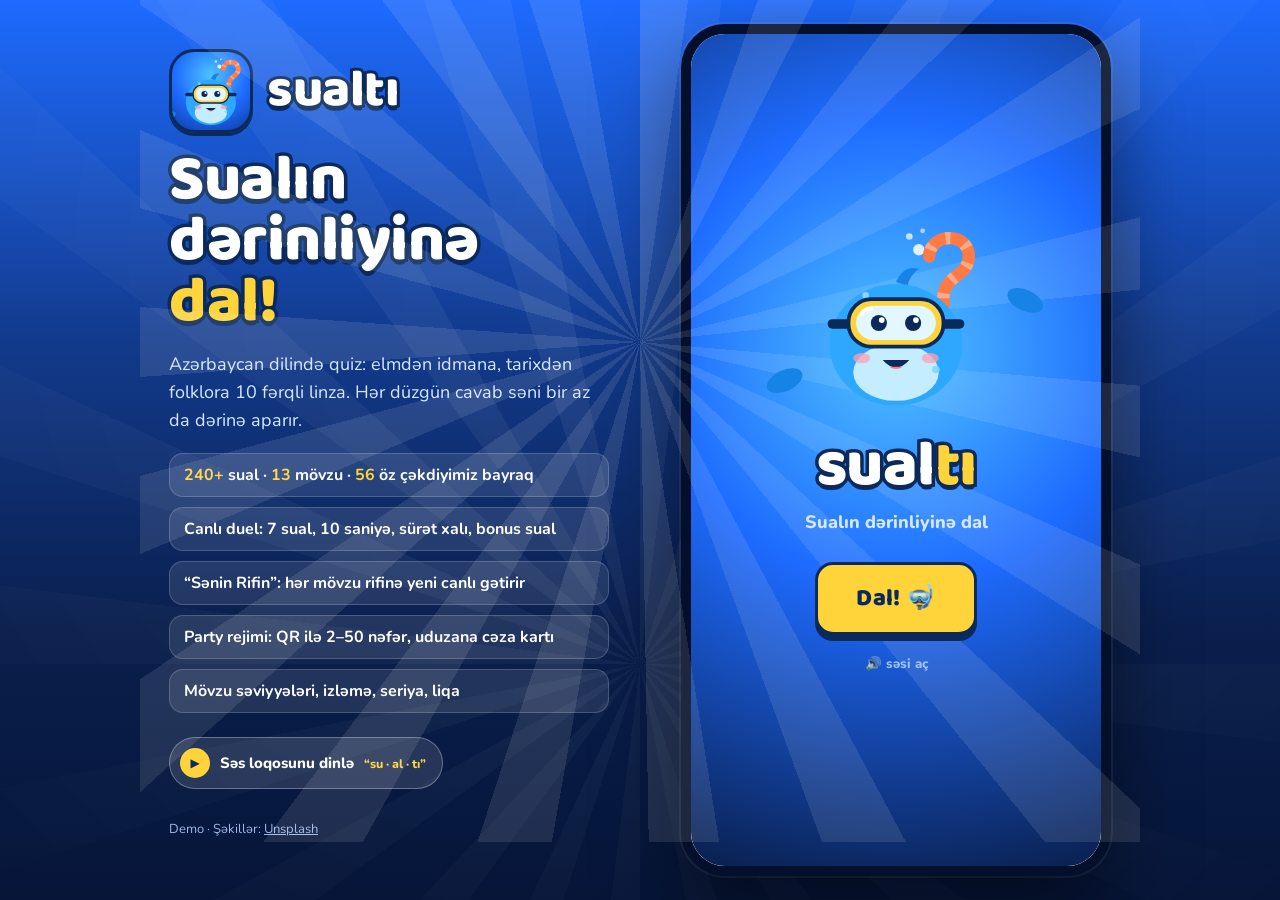
==== commit 75f89917: "Mobile responsive fixes Co-Authored-By: Claude Opus 5.5 <noreply@anthropic.com>" ====
--- a/index.html
+++ b/index.html
@@ -9,7 +9,7 @@
   <link rel="preconnect" href="https://fonts.googleapis.com">
   <link rel="preconnect" href="https://fonts.gstatic.com" crossorigin>
   <link href="https://fonts.googleapis.com/css2?family=Baloo+2:wght@600;700;800&family=Nunito:wght@500;700;800;900&display=swap" rel="stylesheet">
-  <link rel="stylesheet" href="styles.css?v=20261108190705">
+  <link rel="stylesheet" href="styles.css?v=20261109000310">
 </head>
 <body>
   <div class="ocean" aria-hidden="true">
@@ -46,12 +46,14 @@
     </section>
   </main>
 
-  <script src="questions.js?v=20261108190705"></script>
-  <script src="mascot.js?v=20261108190705"></script>
-  <script src="art.js?v=20261108190705"></script>
-  <script src="countries.js?v=20261108190705"></script>
-  <script src="sound.js?v=20261108190705"></script>
-  <script src="app.js?v=20261108190705"></script>
-  <script src="party.js?v=20261108190705"></script>
+  <script src="questions.js?v=20261109000310"></script>
+  <script src="mascot.js?v=20261109000310"></script>
+  <script src="art.js?v=20261109000310"></script>
+  <script src="countries.js?v=20261109000310"></script>
+  <script src="sound.js?v=20261109000310"></script>
+  <script src="challenges.js?v=20261109000310"></script>
+  <script src="app.js?v=20261109000310"></script>
+  <script src="party.js?v=20261109000310"></script>
+  <script src="duo.js?v=20261109000310"></script>
 </body>
 </html>
--- a/styles.css
+++ b/styles.css
@@ -1066,3 +1066,186 @@
 .ph-between span { font-size: 16px; opacity: .9; }
 .ph-opt.wrongpick { opacity: 1; box-shadow: 0 0 0 5px #FF4D6A, 0 6px 0 var(--navy); }
 .ph-opt.right { opacity: 1 !important; }
+
+/* ── Paylaşılan oyun (?oyun=) ── */
+.splash-ch { display: grid; gap: 4px; margin: 4px auto 18px; padding: 12px 18px; border-radius: 18px; background: rgba(255,255,255,.14); border: 2px solid rgba(255,255,255,.35); color: #fff; max-width: 300px; }
+.splash-ch b { font-family: 'Baloo 2', sans-serif; font-size: 22px; line-height: 1.1; }
+.splash-ch span { font-weight: 700; font-size: 14px; opacity: .9; }
+.ch-verdict { font-weight: 800; color: #0B2A5B; margin: 4px 0 14px; text-wrap: balance; }
+.ch-review { text-align: left; margin: 0 0 16px; background: #fff; border: 3px solid #0B2A5B; border-radius: 18px; padding: 4px 14px; }
+.ch-review summary { cursor: pointer; font-weight: 900; color: #1E6BFF; padding: 10px 0; list-style-position: inside; }
+.ch-row { display: flex; gap: 10px; align-items: flex-start; padding: 10px 0; border-top: 1.5px solid #E3ECF8; }
+.ch-row small { display: block; color: #4A6283; font-weight: 700; line-height: 1.3; }
+.ch-row b { display: block; color: #0B2A5B; margin-top: 2px; }
+.ch-n { flex: none; width: 24px; height: 24px; border-radius: 50%; display: grid; place-items: center; font-weight: 900; color: #fff; background: #16A34A; font-size: 13px; }
+.ch-row.n .ch-n { background: #E5484D; }
+
+/* ── Paylaşılan oyun və canlı dost dueli ── */
+.splash-ch { display: grid; gap: 4px; margin: 4px auto 18px; padding: 12px 18px; border-radius: 18px; background: rgba(255,255,255,.14); border: 2px solid rgba(255,255,255,.35); color: #fff; max-width: 300px; }
+.splash-ch b { font-family: 'Baloo 2', sans-serif; font-size: 22px; line-height: 1.15; }
+.splash-ch span { font-weight: 700; font-size: 14px; opacity: .9; }
+.splash-hey { font-family: 'Baloo 2', sans-serif; font-weight: 800; font-size: 32px; color: #FFD43B; margin: 6px 0 8px; text-shadow: 0 3px 0 #0B2A5B; }
+.splash-note { font-size: 13px !important; opacity: .8 !important; margin-top: 4px; }
+.mk { display: grid; gap: 10px; max-width: 300px; margin: 0 auto; text-align: left; }
+.mk label { display: grid; gap: 4px; color: #fff; font-weight: 800; font-size: 14px; }
+.mk input { font: 700 16px Nunito, sans-serif; padding: 12px 14px; border-radius: 14px; border: 3px solid #0B2A5B; background: #fff; color: #0B2A5B; width: 100%; box-sizing: border-box; }
+.mk input:focus { outline: 3px solid #FFD43B; outline-offset: 1px; }
+.mk .splash-btn { margin-top: 4px; justify-self: center; }
+.mk-err { margin: 0; color: #FFD43B; font-weight: 900; text-align: center; }
+.mk-solo { background: none; border: 0; color: #fff; font: 800 14px Nunito, sans-serif; text-decoration: underline; opacity: .85; cursor: pointer; padding: 6px; justify-self: center; }
+.duo-sheet .mk label, .duo-sheet .mk-solo { color: #0B2A5B; }
+.duo-sheet .mk-err { color: #C2272D; }
+.ch-verdict { font-weight: 800; color: #0B2A5B; margin: 4px 0 14px; text-wrap: balance; }
+.ch-review { text-align: left; margin: 0 0 16px; background: #fff; border: 3px solid #0B2A5B; border-radius: 18px; padding: 4px 14px; }
+.ch-review summary { cursor: pointer; font-weight: 900; color: #1E6BFF; padding: 10px 0; }
+.ch-row { display: flex; gap: 10px; align-items: flex-start; padding: 10px 0; border-top: 1.5px solid #E3ECF8; }
+.ch-row small { display: block; color: #4A6283; font-weight: 700; line-height: 1.3; }
+.ch-row b { display: block; color: #0B2A5B; margin-top: 2px; }
+.ch-n { flex: none; width: 24px; height: 24px; border-radius: 50%; display: grid; place-items: center; font-weight: 900; color: #fff; background: #16A34A; font-size: 13px; }
+.ch-row.n .ch-n { background: #E5484D; }
+.duo-link { width: 100%; background: rgba(255,255,255,.14); border: 2px dashed rgba(255,255,255,.5); border-radius: 14px; padding: 10px 12px; font-size: 13px; font-weight: 700; word-break: break-all; user-select: all; }
+.duo-pills { display: flex; gap: 8px; flex-wrap: wrap; justify-content: center; }
+.duo-pills span { padding: 6px 14px; border-radius: 999px; background: rgba(255,255,255,.15); border: 2px solid rgba(255,255,255,.35); font-weight: 900; font-size: 14px; color: #fff; }
+.duo-pills span.on { background: #FFD43B; color: #0B2A5B; border-color: #0B2A5B; }
+.duo-pills.sm span { padding: 3px 12px; font-size: 12px; }
+.duo-pills.sm #duoOp { opacity: .45; }
+.duo-pills.sm #duoOp.on { opacity: 1; background: #4ADE80; color: #0B2A5B; border-color: #0B2A5B; }
+#duoStatus.bad { color: #FFD43B !important; font-weight: 900; }
+.duo-vs { font-size: 20px; } .duo-vs i { font-style: normal; color: #FFD43B; font-family: 'Baloo 2', sans-serif; margin: 0 8px; }
+.duo-count { font-family: 'Baloo 2', sans-serif; font-size: 120px; line-height: 1; color: #fff; text-shadow: 0 6px 0 #0B2A5B; animation: slam .5s cubic-bezier(.2,.9,.3,1.6) both; }
+.duo-sent { color: #FFD43B !important; font-weight: 900 !important; }
+.duo-opline { margin-top: 6px; padding: 8px 16px; border-radius: 999px; background: #fff; color: #0B2A5B; font-weight: 900; border: 3px solid #0B2A5B; }
+.duo-score { display: flex; align-items: center; justify-content: center; gap: 12px; width: 100%; }
+.duo-score > span { font-family: 'Baloo 2', sans-serif; font-size: 34px; }
+.duo-p { position: relative; display: grid; justify-items: center; flex: 1; max-width: 160px; padding: 12px 8px; border-radius: 20px; background: #fff; color: #0B2A5B; border: 3px solid #0B2A5B; box-shadow: 0 5px 0 #0B2A5B; }
+.duo-p.won { background: #FFD43B; }
+.duo-p small { font-weight: 900; max-width: 100%; overflow: hidden; text-overflow: ellipsis; white-space: nowrap; }
+.duo-p b { font-family: 'Baloo 2', sans-serif; font-size: 44px; line-height: 1; }
+.duo-p span { font-size: 12px; font-weight: 800; color: #4A6283; }
+.duo-p i { position: absolute; top: -20px; font-style: normal; font-size: 28px; }
+.duo-taunt { width: 100%; box-sizing: border-box; background: #fff; color: #0B2A5B; border: 3px solid #0B2A5B; border-radius: 18px; padding: 14px 16px; font-weight: 800; line-height: 1.45; box-shadow: 0 5px 0 #0B2A5B; text-wrap: pretty; }
+.duo-taunt.win { background: #FFF4C2; } .duo-taunt.lose { background: #FFE3E3; }
+.duo-their { opacity: .75; }
+.pp-opt:disabled { cursor: default; }
+.mk .splash-btn { white-space: nowrap; font-size: 20px; padding-inline: 24px; }
+
+/* ── Duel: su altı səhnəsi və animasiyalar ── */
+.party.duo { background: radial-gradient(120% 80% at 50% 0%, #4FC3FF 0%, #1E6BFF 38%, #0E3C9E 75%, #071F55 100%); transition: background .6s ease; }
+.party.duo.end.lose { background: radial-gradient(120% 80% at 50% 0%, #2B4C8C 0%, #12285C 55%, #050E2B 100%); }
+.duo-sea, .duo-fx { position: fixed; inset: 0; pointer-events: none; overflow: hidden; }
+.duo-sea { z-index: 0; } .duo-fx { z-index: 3; }
+.duo-stage { position: relative; z-index: 1; width: 100%; flex: 1; display: flex; flex-direction: column; align-items: center; }
+.duo-stage > .pp { margin: auto 0; }
+.duo-rays { position: absolute; inset: -20% -10% 30%; background: repeating-linear-gradient(105deg, rgba(255,255,255,.10) 0 40px, transparent 40px 110px); filter: blur(8px); transform-origin: 50% 0; animation: duoRays 9s ease-in-out infinite alternate; mask-image: linear-gradient(#000, transparent); -webkit-mask-image: linear-gradient(#000, transparent); }
+@keyframes duoRays { from { transform: skewX(-6deg) translateX(-3%); opacity: .7; } to { transform: skewX(6deg) translateX(3%); opacity: 1; } }
+.duo-bub { position: absolute; bottom: -40px; border-radius: 50%; border: 2px solid rgba(255,255,255,.55); background: radial-gradient(circle at 30% 30%, rgba(255,255,255,.7), rgba(255,255,255,.08) 45%, transparent 70%); animation: duoRise linear infinite; }
+@keyframes duoRise { 0% { transform: translate(0, 0); opacity: 0; } 10% { opacity: .9; } 50% { transform: translate(14px, -55vh); } 100% { transform: translate(-10px, -115vh); opacity: 0; } }
+.duo-fish { position: absolute; left: -70px; animation: duoSwim linear infinite; }
+.duo-fish.rtl { left: auto; right: -70px; animation-name: duoSwimL; }
+.duo-fish.rtl .duo-fish-in { transform: scaleX(-1); }
+.duo-fish-in { display: block; animation: duoWiggle 1.4s ease-in-out infinite; }
+@keyframes duoSwim { from { transform: translateX(0); } to { transform: translateX(calc(100vw + 140px)); } }
+@keyframes duoSwimL { from { transform: translateX(0); } to { transform: translateX(calc(-100vw - 140px)); } }
+@keyframes duoWiggle { 0%, 100% { translate: 0 0; rotate: -4deg; } 50% { translate: 0 -8px; rotate: 4deg; } }
+.duo-weed { position: absolute; bottom: -10px; width: 70px; height: 150px; opacity: .45; transform-origin: 50% 100%; animation: duoSway 4s ease-in-out infinite alternate;
+  background: radial-gradient(ellipse 14px 70px at 30% 100%, #22C55E 60%, transparent 62%), radial-gradient(ellipse 12px 52px at 62% 100%, #16A34A 60%, transparent 62%), radial-gradient(ellipse 10px 40px at 85% 100%, #4ADE80 60%, transparent 62%); }
+.duo-weed.l { left: 4px; } .duo-weed.r { right: 4px; animation-delay: -2s; transform: scaleX(-1); }
+@keyframes duoSway { from { rotate: -6deg; } to { rotate: 6deg; } }
+.duo-in { animation: duoIn .55s cubic-bezier(.2,.9,.3,1.2) both; }
+@keyframes duoIn { from { opacity: 0; transform: translateY(40px) scale(.96); } to { opacity: 1; transform: none; } }
+.duo-wipe i { position: absolute; bottom: -60px; border-radius: 50%; border: 2px solid rgba(255,255,255,.8); background: radial-gradient(circle at 30% 30%, rgba(255,255,255,.85), rgba(255,255,255,.15) 50%, transparent 72%); animation: duoWipe 1.05s cubic-bezier(.3,.6,.4,1) forwards; }
+@keyframes duoWipe { to { transform: translateY(-120vh) scale(1.3); opacity: .2; } }
+.duo-burst { position: absolute; left: 50%; top: 32%; }
+.duo-burst i { position: absolute; border-radius: 50%; border: 2px solid #fff; background: radial-gradient(circle at 30% 30%, #fff, rgba(255,255,255,.2) 55%, transparent 72%); animation: duoBurst 1.1s cubic-bezier(.2,.8,.3,1) forwards; }
+@keyframes duoBurst { from { transform: translate(-50%, -50%) scale(.2); opacity: 1; } to { transform: translate(calc(-50% + var(--x)), calc(-50% + var(--y))) scale(1); opacity: 0; } }
+.party.duo.no .pp-big { animation: slam .5s cubic-bezier(.2,.9,.3,1.6) both, duoShake .45s .45s ease both; }
+@keyframes duoShake { 0%, 100% { translate: 0; } 20% { translate: -10px; } 40% { translate: 9px; } 60% { translate: -6px; } 80% { translate: 4px; } }
+.duo-count { animation: slam .5s cubic-bezier(.2,.9,.3,1.6) both, duoPulse .9s ease-in-out infinite .5s; }
+@keyframes duoPulse { 50% { transform: scale(1.08); } }
+.duo-drop { position: absolute; top: -50px; animation: duoFall linear forwards; }
+@keyframes duoFall { to { transform: translateY(115vh) rotate(var(--r)); } }
+.duo-school { position: absolute; left: -60px; animation: duoDash 2.6s cubic-bezier(.4,.1,.5,1) forwards; }
+@keyframes duoDash { 0% { transform: translateX(0) translateY(0); } 50% { transform: translateX(55vw) translateY(-20px); } 100% { transform: translateX(calc(100vw + 120px)) translateY(10px); } }
+.duo-up { position: absolute; bottom: -30px; border-radius: 50%; border: 2px solid rgba(255,255,255,.75); background: radial-gradient(circle at 30% 30%, #fff, rgba(255,255,255,.15) 55%, transparent 72%); animation: duoUp ease-out forwards; }
+.duo-up.slow { animation-duration: 4.5s; opacity: .6; }
+@keyframes duoUp { to { transform: translateY(-110vh); opacity: 0; } }
+.duo-sadfish { position: absolute; left: 50%; top: 18%; animation: duoSinkFish 5s ease-in forwards; }
+.duo-sadfish .duo-fish-in { animation: none; transform: rotate(160deg); }
+@keyframes duoSinkFish { 0% { transform: translate(-50%, 0) rotate(0); opacity: 0; } 15% { opacity: .9; } 100% { transform: translate(-30%, 75vh) rotate(25deg); opacity: 0; } }
+.party.duo.end.lose .pp-logo { animation: duoSinkLogo 3s ease-in-out infinite alternate; }
+@keyframes duoSinkLogo { to { transform: translateY(10px) rotate(-4deg); } }
+.party.duo.end.win .duo-p.won { animation: duoWin 1.2s ease-in-out infinite; }
+@keyframes duoWin { 50% { transform: translateY(-6px) rotate(-1.5deg); } }
+@media (prefers-reduced-motion: reduce) {
+  .duo-sea *, .duo-fx *, .duo-in, .duo-count, .party.duo .pp-big, .duo-p.won { animation: none !important; }
+  .duo-fx { display: none; }
+}
+
+/* ── Mobil: tam ekran, kəsilməyən açılış, təhlükəsiz zona ── */
+html, body { height: 100%; height: 100dvh; overscroll-behavior: none; }
+body { -webkit-tap-highlight-color: transparent; -webkit-text-size-adjust: 100%; }
+@media (max-width: 519px) {
+  .stage { padding: 0; gap: 0; }
+  .phone { height: 100%; }
+  .app { padding-top: env(safe-area-inset-top, 0px); }
+  .tabbar { padding-bottom: max(8px, env(safe-area-inset-bottom, 0px)); }
+}
+.splash { overflow-y: auto; overflow-x: hidden; place-items: safe center; -webkit-overflow-scrolling: touch; }
+.splash-rays { position: fixed; }
+.splash-in { padding: max(20px, env(safe-area-inset-top, 0px)) 20px max(20px, env(safe-area-inset-bottom, 0px)); width: 100%; box-sizing: border-box; }
+@media (max-height: 760px) {
+  .splash-mascot { width: 130px; }
+  .splash-word { font-size: 58px; }
+  .splash-ch { margin-bottom: 12px; padding: 10px 14px; }
+  .splash-ch b { font-size: 19px; }
+  .splash-hey { font-size: 26px; margin: 0 0 4px; }
+}
+@media (max-height: 640px) {
+  .splash-mascot { width: 96px; }
+  .splash-word { font-size: 46px; }
+  .splash-tag { margin: 2px 0 12px; font-size: 16px; }
+  .splash-hint { margin-top: 6px; }
+}
+@media (max-width: 360px) {
+  .splash-btn, .mk .splash-btn { font-size: 18px; padding: 12px 20px; }
+}
+/* Duel ekranı: kiçik və alçaq telefonlar */
+.party.duo { padding: max(14px, env(safe-area-inset-top, 0px)) 14px max(18px, env(safe-area-inset-bottom, 0px)); }
+.duo .pp { gap: 12px; }
+@media (max-height: 700px) {
+  .duo .pp-logo { width: 92px; }
+  .duo .pp h2 { font-size: 24px; }
+  .duo .pp-opt { min-height: 58px; }
+  .duo .pp-big { width: 92px; height: 92px; font-size: 50px; }
+  .duo-count { font-size: 96px; }
+  .duo-p b { font-size: 36px; }
+}
+@media (max-width: 360px) {
+  .duo .pp-q { font-size: 18px !important; }
+  .duo .pp-opt { padding: 8px 16px 8px 10px; gap: 10px; }
+  .duo .pp-opt .ot { font-size: 16px; }
+  .duo-score { gap: 8px; }
+  .duo-p { padding: 10px 6px; }
+}
+.duo-link { overflow-wrap: anywhere; }
+@media (max-width: 400px) {
+  .topbar { padding-left: 10px; padding-right: 10px; gap: 6px; }
+  .wordmark { gap: 5px; min-width: 0; }
+  .wordmark-text { font-size: 22px; }
+  .wordmark .logo-mark { width: 30px !important; height: 30px !important; }
+  .pills { gap: 4px; flex: none; }
+  .pill { padding: 3px 7px 3px 4px; font-size: 13px; gap: 4px; }
+  .pill .ico { width: 18px; height: 18px; }
+  .plus-badge { font-size: 10px; padding: 1px 5px; }
+}
+@media (max-width: 345px) { .wordmark-text, .plus-badge { display: none; } }
+@media (max-height: 640px) {
+  .splash-in:has(.splash-ch) { gap: 2px; }
+  .splash-in:has(.splash-ch) .splash-mascot { width: 72px; }
+  .splash-in:has(.splash-ch) .splash-word { font-size: 38px; margin: 0; }
+  .splash-in:has(.splash-ch) .splash-hint { display: none; }
+  .splash-ch .splash-note { display: none; }
+  .mk { gap: 8px; }
+  .mk input { padding: 10px 12px; }
+}
+.splash-bubbles { position: fixed; inset: 0; overflow: hidden; pointer-events: none; }
